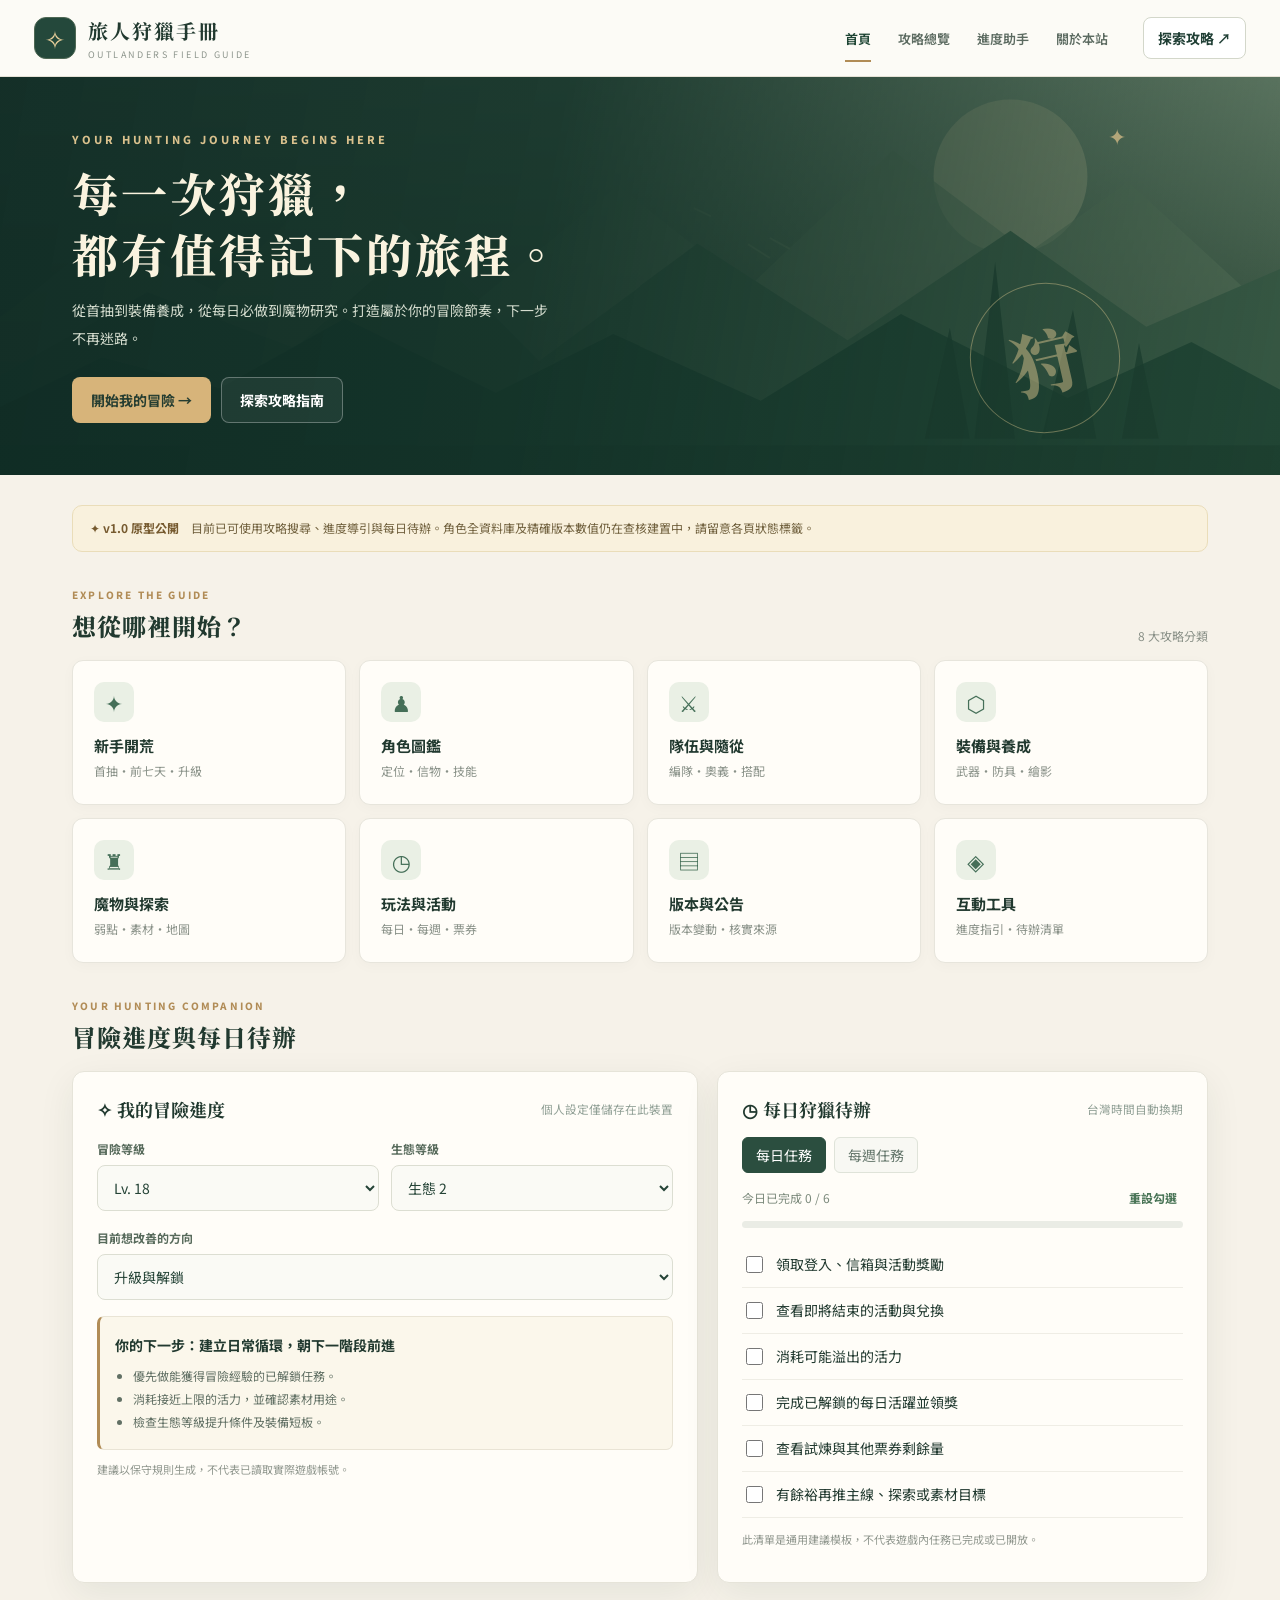
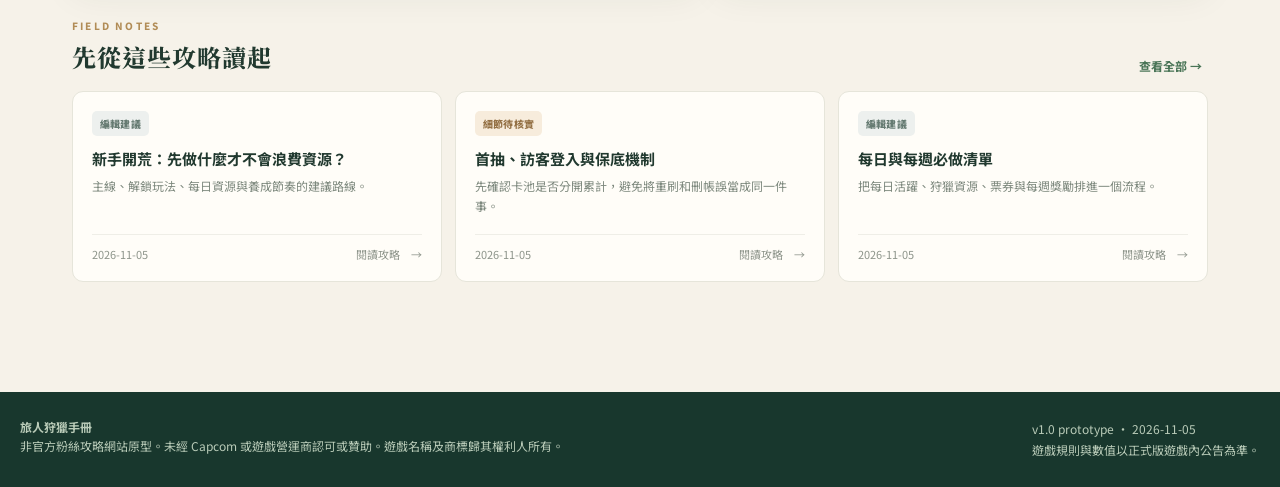
==== index.html @ 82cb47f1 "123" ====
<!doctype html><html lang="zh-Hant"><head><meta charset="UTF-8"/><meta name="viewport" content="width=device-width,initial-scale=1,viewport-fit=cover"/><meta name="theme-color" content="#142823"/><meta name="description" content="旅人狩獵手冊：魔物獵人：旅人繁體中文攻略、首抽、養成與每日待辦。手機優先的互動式攻略原型。"/><title>旅人狩獵手冊 | 魔物獵人：旅人攻略</title><link rel="icon" href="assets/favicon.svg" type="image/svg+xml"/><link rel="stylesheet" href="styles.css"/></head><body><div id="app"></div><script src="app.js" defer></script></body></html>
---- styles.css ----
@import url('https://fonts.googleapis.com/css2?family=Noto+Sans+TC:wght@400;500;600;700;800&family=Noto+Serif+TC:wght@600;700;800&display=swap');
:root{--bg:#f6f2e9;--paper:#fffdf8;--ink:#21392f;--muted:#748076;--green:#203f35;--deep:#132d26;--line:#e5e2d6;--gold:#b18c56;--lightgold:#f8f0e0;--shadow:0 11px 36px rgba(20,47,37,.075)}*{box-sizing:border-box}body{margin:0;background:var(--bg);color:var(--ink);font-family:'Noto Sans TC',system-ui,sans-serif;font-size:14px}button,input,select{font:inherit}button{cursor:pointer}a{color:inherit;text-decoration:none}button:focus-visible,input:focus-visible,select:focus-visible,a:focus-visible{outline:3px solid #c99960;outline-offset:3px}.shell{max-width:1280px;margin:auto}.topbar{height:77px;background:#fcfbf6;border-bottom:1px solid var(--line);display:flex;align-items:center;padding:0 34px;gap:35px;position:sticky;top:0;z-index:20}.brand{display:flex;align-items:center;gap:12px;white-space:nowrap}.brandmark{width:42px;height:42px;background:#24483b;border:1px solid #4e6854;border-radius:12px;color:#ebd19c;display:grid;place-items:center;font-size:25px}.brand strong{font-family:'Noto Serif TC',serif;font-size:20px;letter-spacing:2px}.brand small{display:block;color:#8e968d;letter-spacing:2.4px;font-size:9px;margin-top:3px}.nav{display:flex;align-items:center;gap:27px;margin-left:auto}.nav button{border:0;background:none;color:#5c6b61;font-size:13px;font-weight:600;padding:14px 0}.nav button.active{color:#1e4534;box-shadow:inset 0 -2px var(--gold)}.header-action{border:1px solid #d3d7ca;border-radius:8px;padding:10px 14px;background:#fff;color:var(--green);font-weight:700}.hero{background:linear-gradient(100deg,rgba(15,43,36,.96) 0%,rgba(19,50,40,.92) 42%,rgba(31,67,50,.47) 100%),url('assets/landscape.svg') center/cover;min-height:345px;color:#faf3df;position:relative;overflow:hidden}.hero:after{content:'✦';position:absolute;right:12%;top:42px;color:#edcb91;font-size:22px;opacity:.65}.heroinner{max-width:1180px;margin:auto;padding:54px 22px 52px}.eyebrow{text-transform:uppercase;color:#dac18d;letter-spacing:3px;font-size:11px;font-weight:800}.hero h1{font:800 clamp(31px,4vw,46px)/1.32 'Noto Serif TC',serif;letter-spacing:3px;margin:15px 0 13px}.hero p{max-width:480px;color:#d5ddcf;line-height:2;margin:0 0 25px}.actions{display:flex;flex-wrap:wrap;gap:10px}.btn{display:inline-flex;justify-content:center;align-items:center;gap:8px;border-radius:8px;padding:12px 18px;border:1px solid transparent;font-weight:700}.btn.primary{background:#d7b47a;color:#253d31}.btn.ghost{background:rgba(255,255,255,.06);border-color:rgba(255,255,255,.3);color:#fff}.btn.soft{background:#f2eddf;border-color:#e4d8c1;color:#344f3d}.btn.dark{background:var(--green);color:#fff}.btn:hover,.tile:hover,.articlecard:hover{transform:translateY(-1px)}.main{max-width:1180px;margin:auto;padding:30px 22px 110px}.notice{background:#f9f1dd;border:1px solid #eaddb9;border-radius:10px;color:#71613e;padding:12px 17px;margin:0 0 27px;line-height:1.7;font-size:12px}.notice strong{color:#765a2f}.sectionhead{display:flex;justify-content:space-between;align-items:end;gap:15px;margin:31px 0 16px}.overline{font-size:10px;color:var(--gold);font-weight:800;letter-spacing:2.2px}.sectionhead h2,.pagetitle{font:800 24px/1.5 'Noto Serif TC',serif;letter-spacing:1px;margin:5px 0 0}.sectionhead .aside{color:#899087;font-size:12px}.grid{display:grid;gap:13px}.categories{grid-template-columns:repeat(4,1fr)}.tile{background:var(--paper);border:1px solid #e7e5dc;border-radius:11px;padding:21px;min-height:145px;box-shadow:0 3px 14px rgba(25,46,39,.028);transition:.15s;cursor:pointer}.tile .glyph{height:40px;width:40px;border-radius:10px;background:#eaf0e5;color:#456f58;display:grid;place-items:center;font-size:22px;margin-bottom:13px}.tile h3{font-size:15px;margin:0 0 6px}.tile p{color:#899188;font-size:12px;margin:0;line-height:1.5}.split{display:grid;grid-template-columns:1.12fr .88fr;gap:19px}.panel{background:var(--paper);border:1px solid #e6e4d9;border-radius:12px;padding:24px;box-shadow:var(--shadow)}.panelhead{display:flex;justify-content:space-between;align-items:center;gap:8px}.panelhead h3{font-size:18px;font-family:'Noto Serif TC',serif;margin:0}.panelhead small{color:#91a096}.fieldrow{display:grid;grid-template-columns:1fr 1fr;gap:12px;margin:18px 0}.field{display:flex;flex-direction:column;gap:8px}.field label{color:#586b5c;font-weight:700;font-size:12px}.field select,.searchinput{width:100%;background:#fafaf5;border:1px solid #dcded2;border-radius:8px;padding:11px 12px;color:#244336;outline:0}.result{border:1px solid #e9e4d5;border-left:3px solid var(--gold);background:#fbf7eb;padding:15px;border-radius:7px;line-height:1.9}.result strong{display:block;margin-bottom:3px}.result p{margin:0;color:#616f62;font-size:12px}.result ul{margin:7px 0 0;padding-left:18px;color:#617064;font-size:12px}.checkrow{display:flex;align-items:flex-start;gap:10px;padding:11px 0;border-bottom:1px solid #efede5;cursor:pointer}.checkrow:last-child{border:0}.checkrow input{accent-color:#396b50;margin-top:3px;width:17px;height:17px}.checkrow span{line-height:1.6}.checkrow.checked span{text-decoration:line-through;color:#a0a79e}.progress{background:#eaece5;height:7px;border-radius:99px;overflow:hidden;margin:14px 0}.progress > span{display:block;background:#719878;height:100%;transition:width .2s}.tiny{font-size:11px;color:#90978e}.tabs{display:flex;gap:8px;margin:15px 0}.tabs button{border:1px solid #dfe3d9;border-radius:6px;background:#f8f8f3;padding:7px 13px;color:#65776c}.tabs button.active{background:#2b4e3f;color:#fff;border-color:#2b4e3f}.articlegrid{grid-template-columns:repeat(3,1fr)}.articlecard{border:1px solid #e6e5da;border-radius:11px;background:var(--paper);padding:19px;transition:.15s;cursor:pointer;min-height:166px;display:flex;flex-direction:column}.articlecard h3{font-size:15px;margin:12px 0 7px}.articlecard p{font-size:12px;color:#7e897e;line-height:1.7;margin:0;flex:1}.tag{font-size:10px;letter-spacing:.2px;display:inline-flex;align-items:center;padding:5px 8px;border-radius:5px;background:#edf2e8;color:#53785a;font-weight:800}.tag.warn{background:#f7ecdc;color:#947145}.tag.gray{background:#edf0ee;color:#667b72}.articlecard .bottom{border-top:1px solid #efeee7;padding-top:11px;margin-top:17px;display:flex;justify-content:space-between;align-items:center;color:#8d948a;font-size:11px}.footer{background:#18372d;color:#b9cbb8;padding:26px 20px;font-size:12px}.footer .shell{display:flex;justify-content:space-between;gap:15px;flex-wrap:wrap}.footnote{line-height:1.8;max-width:670px}.subhead{display:flex;gap:12px;align-items:center;margin:2px 0 25px}.back{background:#edece3;border:0;border-radius:7px;padding:10px 13px;color:#426552}.listinghead{display:flex;justify-content:space-between;align-items:center;gap:15px;flex-wrap:wrap;margin-bottom:19px}.listinghead p{margin:5px 0;color:#7d897e;line-height:1.8}.listinghead .searchinput{max-width:330px}.categorychips{display:flex;flex-wrap:wrap;gap:8px;margin:0 0 22px}.chip{padding:8px 11px;border-radius:6px;border:1px solid #dadfd4;background:#fcfbf7;color:#597061;font-size:12px}.chip.active{background:#264b3b;color:white}.articlebody{max-width:840px;background:var(--paper);padding:clamp(22px,4vw,44px);border:1px solid var(--line);border-radius:12px;line-height:2;color:#41584b}.articlebody h2{font:800 23px 'Noto Serif TC',serif;color:#243f32;margin:12px 0}.articlebody h3{font-size:16px;margin:28px 0 6px;color:#2c4837}.articlebody p{margin:10px 0}.articlebody li{margin:6px 0}.articlebody .warnbox{padding:13px;background:#fff5df;border-left:3px solid #c7a164;border-radius:4px}.articlebody .source{margin-top:24px;border-top:1px solid #eee9df;padding-top:15px;font-size:12px;color:#7b8b7b}.articlebody a{text-decoration:underline;text-underline-offset:3px}.empty{border:1px dashed #cfd8cd;background:#fbfcf9;padding:32px;border-radius:12px;color:#697c6e;text-align:center}.mobilebottom{display:none}.muted{color:#809082}.aboutbox{max-width:840px;line-height:1.9}.aboutbox h3{margin:22px 0 6px}.aboutbox p{color:#586f60}.statrow{display:flex;justify-content:space-between;align-items:center;color:#7c8a7c;font-size:12px}.smalllink{background:none;border:0;color:#497456;font-weight:700;font-size:12px}.searchwrap{display:flex;align-items:center;gap:8px;min-width:280px}.searchwrap input{width:100%}.hero .stamp{position:absolute;left:calc(50% + 330px);bottom:42px;width:150px;height:150px;border:1px solid rgba(233,207,148,.4);border-radius:50%;display:grid;place-items:center;color:rgba(233,207,148,.45);font:800 70px 'Noto Serif TC',serif;transform:rotate(-13deg)}@media(max-width:950px){.nav{gap:13px}.categories{grid-template-columns:repeat(2,1fr)}.articlegrid{grid-template-columns:repeat(2,1fr)}.topbar{padding:0 20px;gap:16px}.hero .stamp{display:none}}@media(max-width:680px){.topbar{height:67px;padding:0 18px}.brandmark{width:38px;height:38px}.brand strong{font-size:17px}.nav,.header-action{display:none}.hero{min-height:310px}.heroinner{padding:39px 23px}.hero h1{font-size:32px}.hero p{font-size:13px;line-height:1.9}.main{padding:19px 15px 100px}.notice{font-size:11px}.sectionhead{margin-top:26px}.sectionhead h2{font-size:21px}.categories{grid-template-columns:repeat(2,1fr);gap:9px}.tile{padding:15px;min-height:136px}.tile h3{font-size:13px}.tile .glyph{width:36px;height:36px}.split{grid-template-columns:1fr;gap:12px}.panel{padding:19px}.articlegrid{grid-template-columns:1fr;gap:9px}.articlecard{min-height:136px}.fieldrow{grid-template-columns:1fr 1fr}.mobilebottom{display:flex;position:fixed;z-index:30;bottom:0;left:0;right:0;padding:8px 5px calc(8px + env(safe-area-inset-bottom));background:#fffef9;border-top:1px solid #e5e5da;justify-content:space-around;box-shadow:0 -4px 20px rgba(0,0,0,.05)}.mobilebottom button{border:0;background:none;color:#849186;display:grid;gap:3px;justify-items:center;font-size:10px;min-width:56px}.mobilebottom button.active{color:#20523d;font-weight:800}.mobilebottom b{font-size:19px;font-weight:400}.footer{padding-bottom:95px}.listinghead .searchinput{max-width:100%}.searchwrap{min-width:100%}}
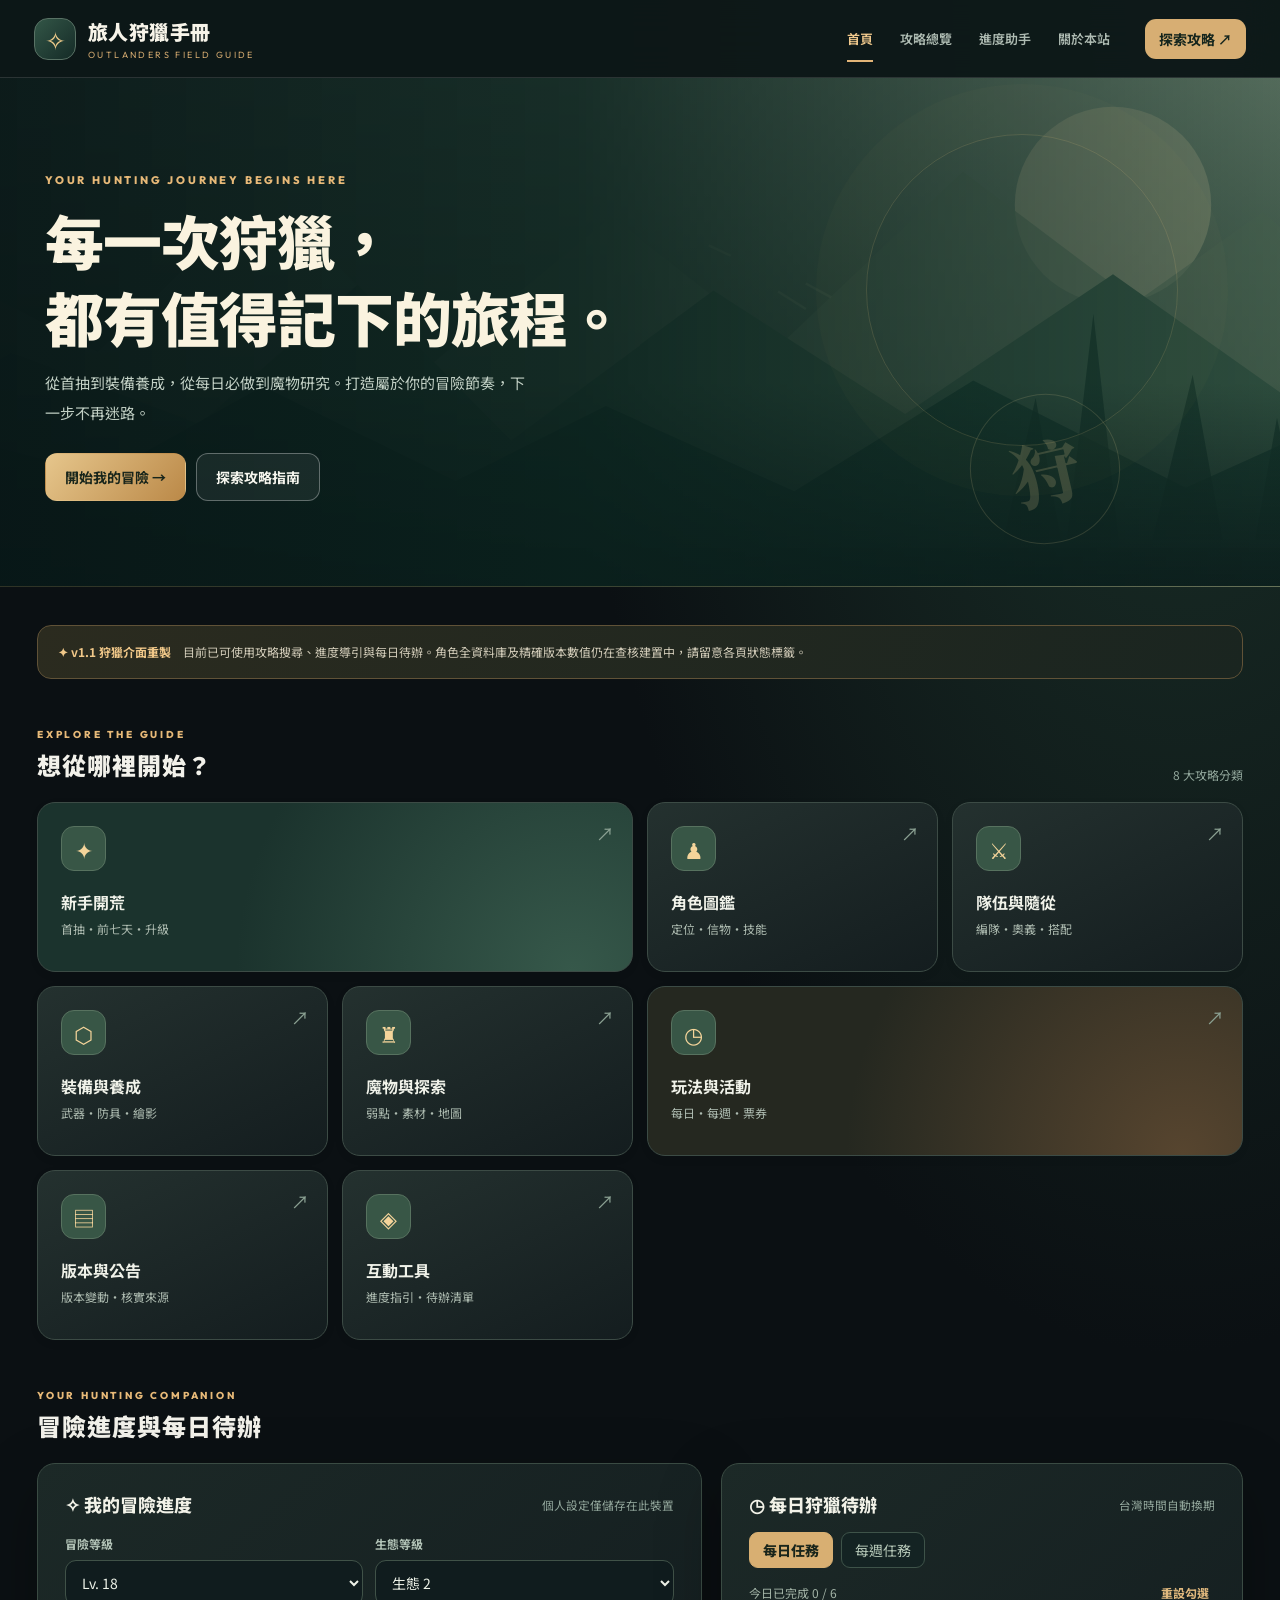
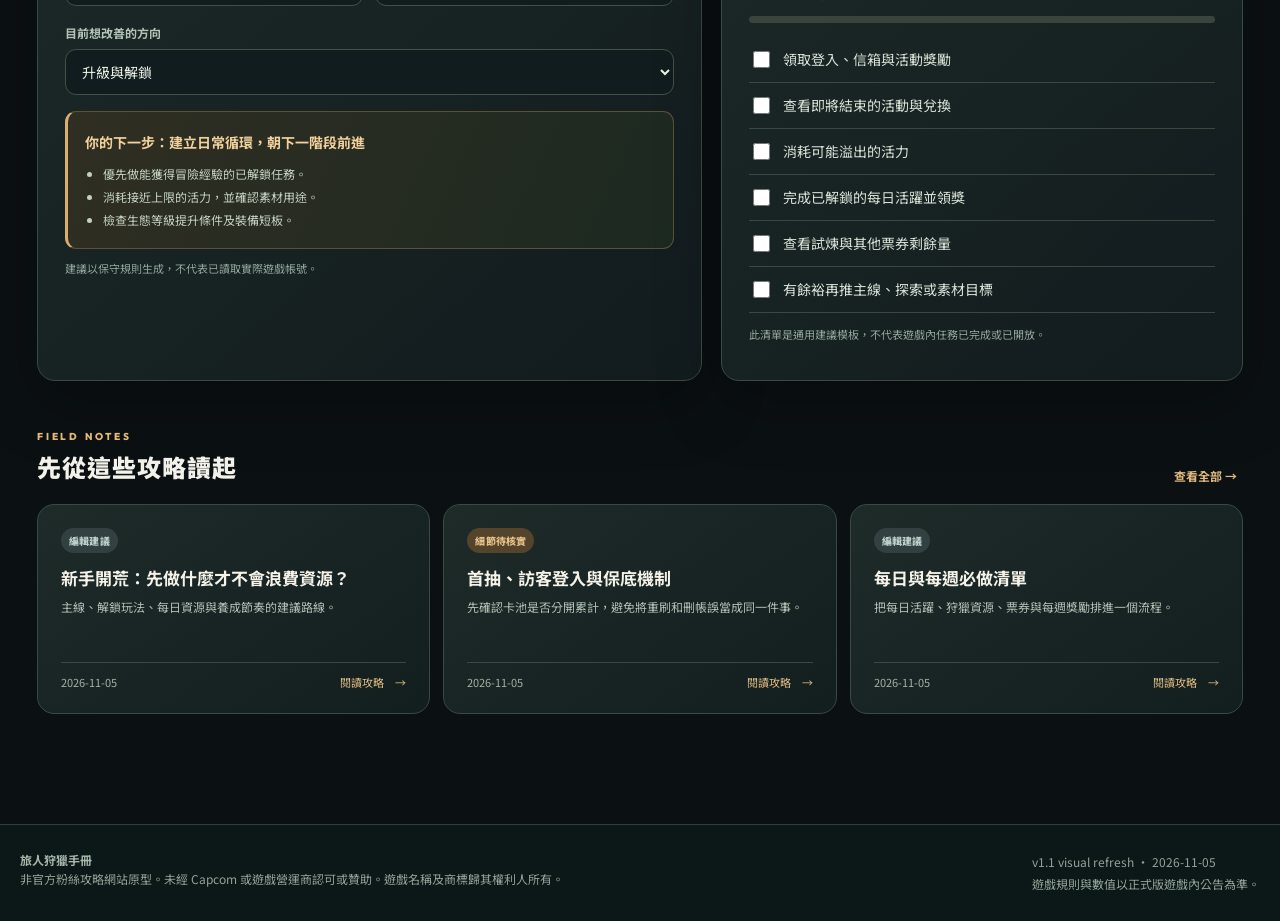
==== commit 43612672: "123" ====
--- a/index.html
+++ b/index.html
@@ -1 +1 @@
-<!doctype html><html lang="zh-Hant"><head><meta charset="UTF-8"/><meta name="viewport" content="width=device-width,initial-scale=1,viewport-fit=cover"/><meta name="theme-color" content="#142823"/><meta name="description" content="旅人狩獵手冊：魔物獵人：旅人繁體中文攻略、首抽、養成與每日待辦。手機優先的互動式攻略原型。"/><title>旅人狩獵手冊 | 魔物獵人：旅人攻略</title><link rel="icon" href="assets/favicon.svg" type="image/svg+xml"/><link rel="stylesheet" href="styles.css"/></head><body><div id="app"></div><script src="app.js" defer></script></body></html>
+<!doctype html><html lang="zh-Hant"><head><meta charset="UTF-8"/><meta name="viewport" content="width=device-width,initial-scale=1,viewport-fit=cover"/><meta name="theme-color" content="#0b1013"/><meta name="description" content="旅人狩獵手冊：魔物獵人：旅人繁體中文攻略、首抽、養成與每日待辦。手機優先的互動式攻略原型。"/><title>旅人狩獵手冊 | 魔物獵人：旅人攻略</title><link rel="icon" href="assets/favicon.svg" type="image/svg+xml"/><link rel="stylesheet" href="styles.css"/><link rel="stylesheet" href="redesign.css"/></head><body><div id="app"></div><script src="app.js" defer></script></body></html>
--- a/redesign.css
+++ b/redesign.css
@@ -0,0 +1,15 @@
+/* v1.1 Midnight Expedition: visual redesign, preserves existing interactions */
+@import url('https://fonts.googleapis.com/css2?family=Noto+Sans+TC:wght@400;500;600;700;800;900&family=Outfit:wght@400;600;800&display=swap');
+:root{--bg:#0b1013;--paper:#172021;--ink:#f1f0e9;--muted:#a2b0ad;--green:#183b32;--deep:#091512;--line:#34443e;--gold:#d5ac71;--lightgold:#2e2a21;--shadow:0 22px 65px #0004}
+html{scroll-behavior:smooth}body{background:radial-gradient(ellipse at 92% 0%,#1d362c 0,transparent 38%),#0b1013;color:var(--ink);font-family:'Noto Sans TC',sans-serif}
+button,input,select{font:inherit}button,.tile,.articlecard{transition:all .18s ease}button:focus-visible,input:focus-visible,select:focus-visible,[role=button]:focus-visible{outline:2px solid #e2ba7b;outline-offset:3px}
+.topbar{height:78px;background:#0d1818ed;border-bottom:1px solid #ffffff20;backdrop-filter:blur(18px)}.brandmark{background:linear-gradient(135deg,#335647,#152b27);color:#f0cc8b;border-color:#597265;border-radius:14px}.brand strong{font-family:'Noto Sans TC';font-weight:900;color:#f7f4e9;letter-spacing:.4px}.brand small{font-family:Outfit,sans-serif;color:#d2a96f}.nav button{color:#aebbb2}.nav button.active{color:#f0c98d;box-shadow:inset 0 -2px #e2b578}.header-action{background:#d7ae73;color:#15251d;border:0;border-radius:11px}
+.hero{min-height:475px;background:linear-gradient(90deg,#081717f7 0%,#0a211de6 45%,#0f2f2880 100%),linear-gradient(0deg,#0b1013,transparent 40%),url('assets/landscape.svg') center/cover;border-bottom:1px solid #b98f5233}.heroinner{max-width:1250px;padding:95px 30px 85px}.hero h1{font-family:'Noto Sans TC',sans-serif;font-size:clamp(36px,4.6vw,62px);font-weight:900;line-height:1.3;letter-spacing:-1px}.hero p{font-size:15px;color:#c2d0c5}.eyebrow,.overline{font-family:Outfit,sans-serif;color:#e7b978;letter-spacing:2.8px}.hero:after{content:'';width:310px;height:310px;right:8%;top:11%;border:1px solid #d6b87845;border-radius:50%;box-shadow:0 0 0 50px #d6b87809;pointer-events:none}.hero .stamp{opacity:.4}.btn{border-radius:12px;padding:13px 19px}.btn.primary{background:linear-gradient(130deg,#e6c68c,#bb8948);color:#18251b}.btn.ghost{background:#ffffff10;border-color:#ffffff50;color:#f6f6ee}
+.main{max-width:1250px;padding-top:38px}.notice{background:linear-gradient(115deg,#2b2b1f,#1a2520);color:#d1cbb8;border:1px solid #605237;border-radius:14px;padding:16px 20px}.notice strong{color:#f1c889}.sectionhead{margin:43px 0 19px}.sectionhead h2,.pagetitle{font-family:'Noto Sans TC',sans-serif;font-weight:900;color:#f2f1ea}.sectionhead .aside{color:#92a79c}
+.categories{grid-template-columns:repeat(4,minmax(0,1fr));gap:14px}.tile{position:relative;background:linear-gradient(155deg,#24312f,#141d1f);border:1px solid #3c4b45;border-radius:18px;min-height:170px;padding:23px;overflow:hidden}.tile:hover,.articlecard:hover{transform:translateY(-3px);border-color:#bd995d}.tile:after{content:'↗';position:absolute;top:17px;right:18px;font-size:18px;color:#8ba193}.tile:nth-child(1){grid-column:span 2;background:radial-gradient(circle at 90% 100%,#36584a,transparent 60%),#1b332d}.tile:nth-child(6){grid-column:span 2;background:radial-gradient(circle at 90% 100%,#57452f,transparent 60%),#252820}.tile .glyph{width:45px;height:45px;background:#385646;color:#f4d49a;border:1px solid #57725f;border-radius:13px;margin-bottom:19px}.tile h3{font-size:16px;color:#f0f2e9}.tile p{color:#aebcb1}
+.panel{background:linear-gradient(140deg,#1c2927,#121b1e);border:1px solid #3a4b43;border-radius:18px;padding:27px;box-shadow:var(--shadow)}.panelhead h3{font-family:'Noto Sans TC';font-weight:800;color:#f2f2e8}.panelhead small,.tiny{color:#92a69b}.field label{color:#b1c2b6}.field select,.searchinput{background:#101c1e;border:1px solid #405248;color:#edf2e8;border-radius:11px;min-height:43px}.field select option{background:#172422}.searchinput::placeholder{color:#84978a}.result{background:linear-gradient(115deg,#302e22,#1c2921);border:1px solid #5b5139;border-left:3px solid #d9ae70;color:#dce8dc;border-radius:11px;padding:17px}.result strong{color:#f1d19b}.result p,.result ul{color:#c2d0c2}.checkrow{border-bottom-color:#3b4840}.checkrow span{color:#d8e2d7}.checkrow.checked span{color:#8b9d90}.checkrow input{accent-color:#c9aa74}.progress{background:#38443c}.progress>span{background:linear-gradient(90deg,#62a27a,#e2bf7e)}.tabs button{background:#142323;border-color:#3e5349;color:#b5c7b7;border-radius:9px}.tabs button.active{background:#d8af72;border-color:#d8af72;color:#19251b;font-weight:800}
+.articlecard{background:linear-gradient(145deg,#1e2b29,#131e1e);border:1px solid #394a42;border-radius:17px;min-height:210px;padding:23px}.articlecard h3{font-size:17px;color:#f4f2e9}.articlecard p{color:#afc0b4}.articlecard .bottom{border-top-color:#394941;color:#a2b2a4}.articlecard .bottom span:last-child{color:#e1bd82}.tag{border-radius:99px;background:#2f503a;color:#b5e2bc}.tag.warn{background:#55442c;color:#e5c28a}.tag.gray{background:#334041;color:#bdcfca}.footer{background:#0c1717;border-top:1px solid #2b4239;color:#a5b6aa}.footnote{color:#91a397}.back{background:#253830;color:#d8dfce;border:1px solid #3d5447;border-radius:9px}.listinghead p{color:#a6b9aa}.chip{background:#192928;border:1px solid #3e5348;color:#b2c5b7;border-radius:99px;padding:9px 14px}.chip.active{background:#c79d63;border-color:#c79d63;color:#17281d;font-weight:800}
+.articlebody{background:linear-gradient(160deg,#1d2a27,#141d1f);color:#cbdacd;border:1px solid #394d41;border-radius:18px}.articlebody h2,.articlebody h3{font-family:'Noto Sans TC';color:#f0cf98}.articlebody .warnbox{background:#403425;color:#f1d3a5;border-left-color:#d8ad6b}.articlebody .source{border-top-color:#35463c;color:#abc0ae}.articlebody a{color:#e0b87d}.empty{background:#1a2926;border-color:#4c6554;color:#b2c4b5}.muted{color:#9daf9e}.aboutbox p{color:#b6c5b7}.statrow{color:#a3b4a7}.smalllink{color:#e0b87d}
+@media(max-width:950px){.categories{grid-template-columns:repeat(2,minmax(0,1fr))}.tile:nth-child(1),.tile:nth-child(6){grid-column:span 1}}
+@media(max-width:680px){.topbar{height:68px}.hero{min-height:425px;background:linear-gradient(90deg,#0b1c1ced,#13322cbb),linear-gradient(0deg,#0b1013,transparent),url('assets/landscape.svg') center/cover}.heroinner{padding:62px 22px 65px}.hero h1{font-size:36px}.hero p{font-size:13px}.hero:after{width:170px;height:170px;right:-55px;top:15px}.main{padding:22px 15px 115px}.sectionhead{margin-top:34px}.sectionhead h2{font-size:22px}.categories{grid-template-columns:repeat(2,minmax(0,1fr));gap:10px}.tile{padding:17px;min-height:145px;border-radius:15px}.tile:nth-child(1),.tile:nth-child(6){grid-column:span 2;min-height:145px}.tile .glyph{width:38px;height:38px;margin-bottom:14px}.tile h3{font-size:14px}.tile p{font-size:11px}.panel{padding:19px}.articlecard{min-height:156px;padding:20px}.mobilebottom{background:#111d1cf5;border-top:1px solid #3b5044;backdrop-filter:blur(15px);box-shadow:0 -10px 35px #0008}.mobilebottom button{color:#94a89b}.mobilebottom button.active{color:#e6c187}.footer{padding-bottom:95px}}
+@media(prefers-reduced-motion:reduce){html{scroll-behavior:auto}button,.tile,.articlecard{transition:none}}
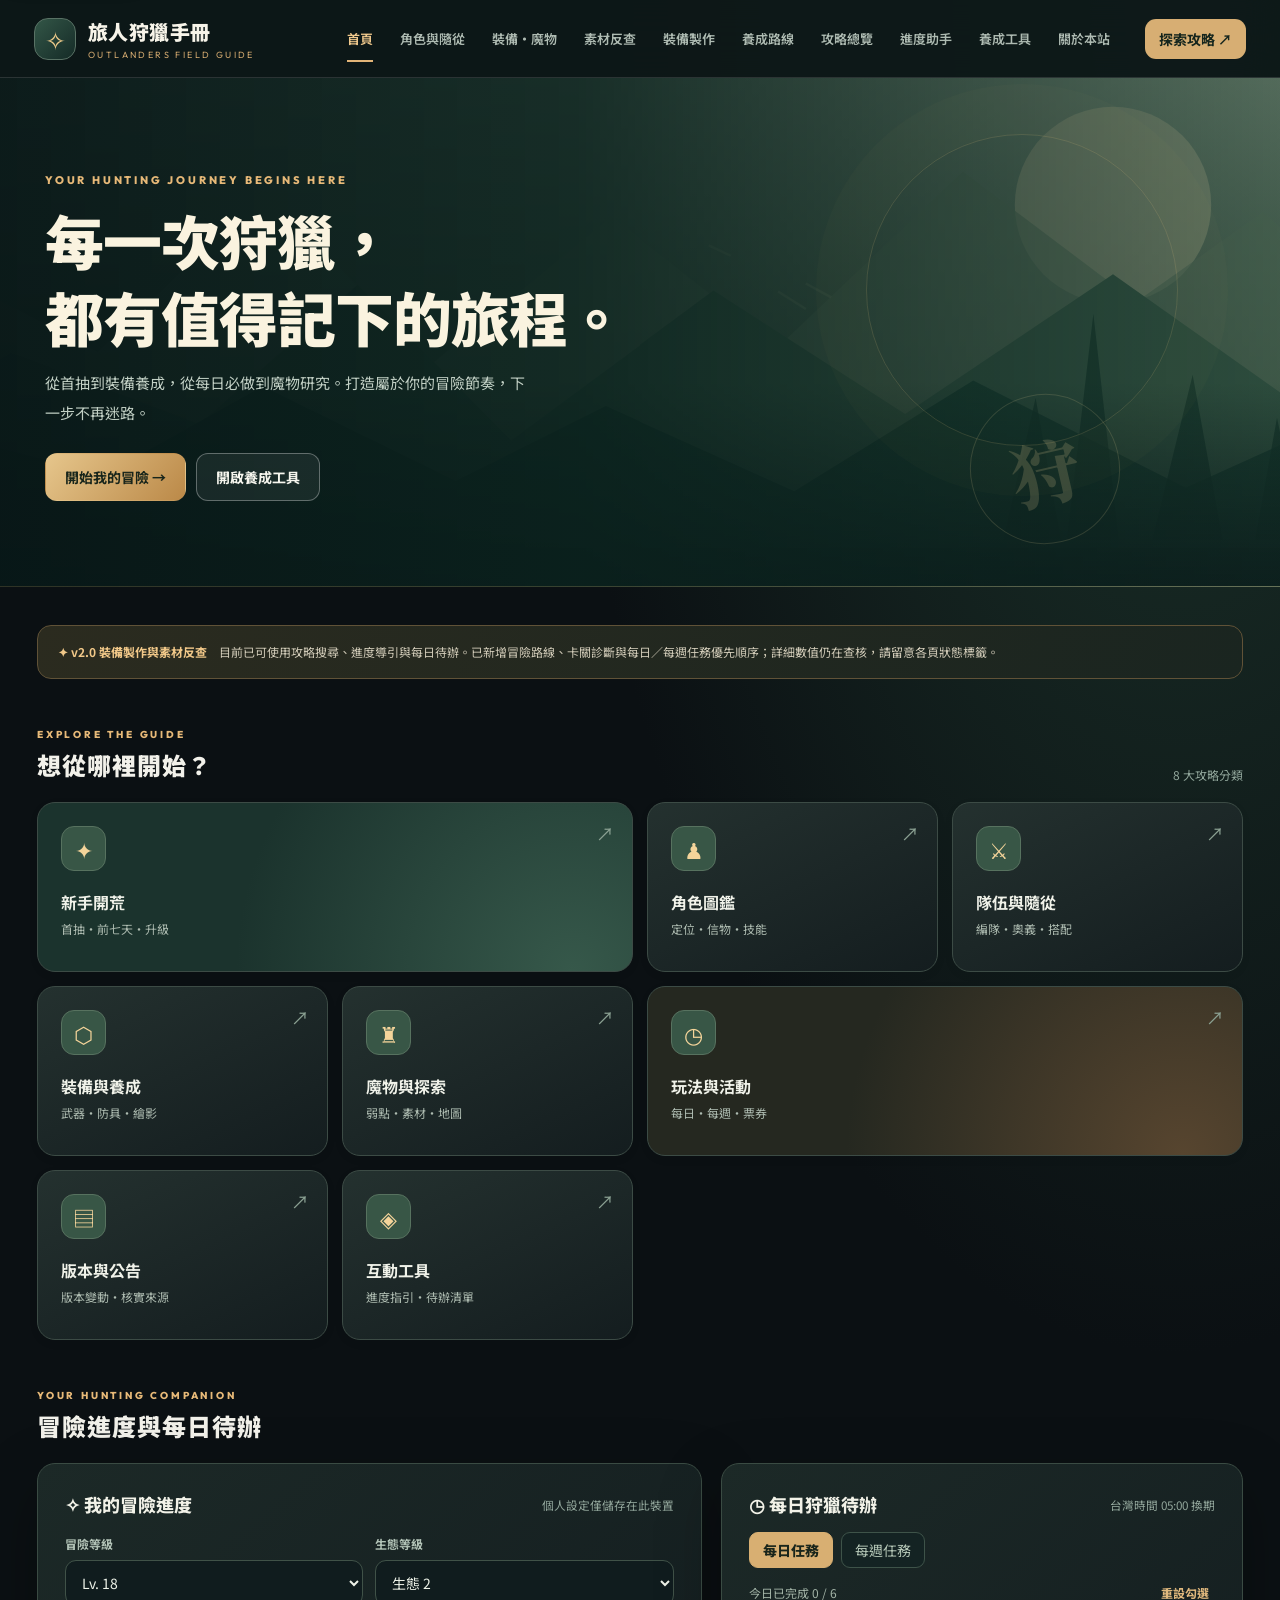
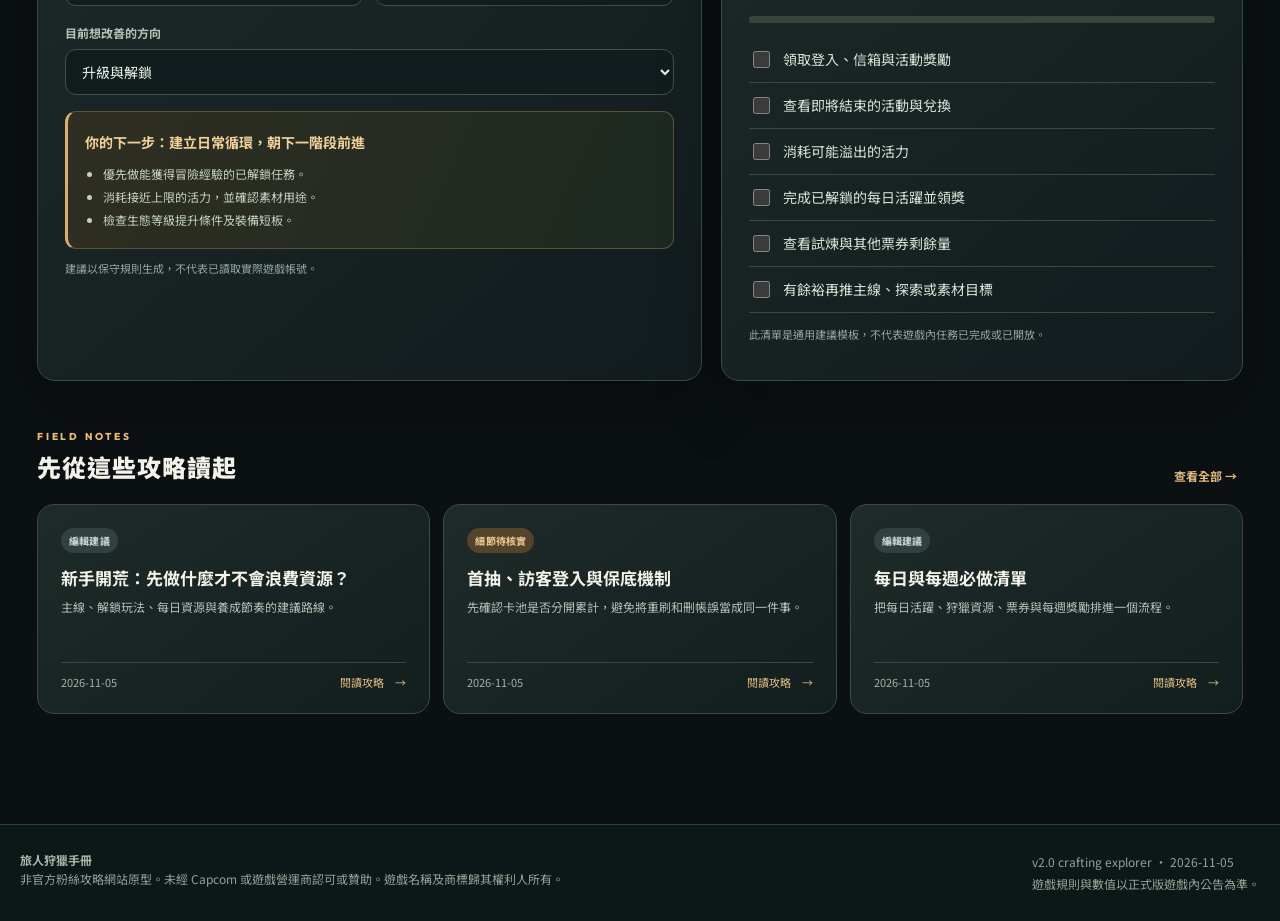
==== commit 1ce954d0: "123" ====
--- a/index.html
+++ b/index.html
@@ -1 +1 @@
-<!doctype html><html lang="zh-Hant"><head><meta charset="UTF-8"/><meta name="viewport" content="width=device-width,initial-scale=1,viewport-fit=cover"/><meta name="theme-color" content="#0b1013"/><meta name="description" content="旅人狩獵手冊：魔物獵人：旅人繁體中文攻略、首抽、養成與每日待辦。手機優先的互動式攻略原型。"/><title>旅人狩獵手冊 | 魔物獵人：旅人攻略</title><link rel="icon" href="assets/favicon.svg" type="image/svg+xml"/><link rel="stylesheet" href="styles.css"/><link rel="stylesheet" href="redesign.css"/></head><body><div id="app"></div><script src="app.js" defer></script></body></html>
+<!doctype html><html lang="zh-Hant"><head><meta charset="UTF-8"/><meta name="color-scheme" content="dark"/><meta property="og:type" content="website"/><meta property="og:title" content="旅人狩獵手冊｜魔物獵人：旅人攻略"/><meta property="og:description" content="繁體中文狩獵攻略、角色與隨從圖鑑、裝備魔物資料與個人養成工具。"/><meta name="viewport" content="width=device-width,initial-scale=1,viewport-fit=cover"/><meta name="theme-color" content="#0b1013"/><meta name="description" content="旅人狩獵手冊：魔物獵人：旅人繁體中文角色圖鑑、魔物資料、保姆級養成路線、每日每週任務與進度助手。手機優先、繁體中文、含資料查核標籤的互動式攻略原型。"/><title>旅人狩獵手冊 | 魔物獵人：旅人攻略</title><link rel="icon" href="assets/favicon.svg" type="image/svg+xml"/><link rel="stylesheet" href="styles.css"/><link rel="stylesheet" href="redesign.css"/><link rel="stylesheet" href="growth.css"/><link rel="stylesheet" href="planner.css"/><link rel="stylesheet" href="quality.css"/><link rel="stylesheet" href="audit.css"/><link rel="stylesheet" href="material-lookup.css"/><link rel="stylesheet" href="crafting.css"/></head><body><a class="skip-link" href="#main-content">跳至主要內容</a><div id="app"></div><script src="catalog.js" defer></script><script src="field-data.js" defer></script><script src="material-lookup.js" defer></script><script src="material-lookup-ui.js" defer></script><script src="crafting-data.js" defer></script><script src="crafting-ui.js" defer></script><script src="app.js" defer></script><script src="planner.js" defer></script></body></html>
--- a/redesign.css
+++ b/redesign.css
@@ -13,3 +13,14 @@
 @media(max-width:950px){.categories{grid-template-columns:repeat(2,minmax(0,1fr))}.tile:nth-child(1),.tile:nth-child(6){grid-column:span 1}}
 @media(max-width:680px){.topbar{height:68px}.hero{min-height:425px;background:linear-gradient(90deg,#0b1c1ced,#13322cbb),linear-gradient(0deg,#0b1013,transparent),url('assets/landscape.svg') center/cover}.heroinner{padding:62px 22px 65px}.hero h1{font-size:36px}.hero p{font-size:13px}.hero:after{width:170px;height:170px;right:-55px;top:15px}.main{padding:22px 15px 115px}.sectionhead{margin-top:34px}.sectionhead h2{font-size:22px}.categories{grid-template-columns:repeat(2,minmax(0,1fr));gap:10px}.tile{padding:17px;min-height:145px;border-radius:15px}.tile:nth-child(1),.tile:nth-child(6){grid-column:span 2;min-height:145px}.tile .glyph{width:38px;height:38px;margin-bottom:14px}.tile h3{font-size:14px}.tile p{font-size:11px}.panel{padding:19px}.articlecard{min-height:156px;padding:20px}.mobilebottom{background:#111d1cf5;border-top:1px solid #3b5044;backdrop-filter:blur(15px);box-shadow:0 -10px 35px #0008}.mobilebottom button{color:#94a89b}.mobilebottom button.active{color:#e6c187}.footer{padding-bottom:95px}}
 @media(prefers-reduced-motion:reduce){html{scroll-behavior:auto}button,.tile,.articlecard{transition:none}}
+
+
+/* v1.2 encyclopedia styles */
+.catalog-tabs{display:flex;flex-wrap:wrap;gap:9px;margin:25px 0 18px}.catalog-tabs button{background:#1a2725;border:1px solid #40534a;color:#acbeb2;padding:11px 17px;border-radius:11px;font-weight:800}.catalog-tabs button.active{background:#d6b17b;color:#1c211b;border-color:#d6b17b}.catalog-controls{display:grid;grid-template-columns:minmax(210px,1fr) 145px 145px;gap:9px;margin-bottom:16px}.catalog-controls .searchinput{max-width:none}.catalog-controls select{background:#121e1e;border:1px solid #3c4e45;border-radius:11px;color:#e2e9df;padding:10px 13px}.catalog-disclaimer{color:#d5c6a9;background:#29261e;border:1px solid #504632;border-radius:12px;padding:13px 17px;margin-bottom:20px;line-height:1.7;font-size:12px}.catalog-grid{display:grid;grid-template-columns:repeat(3,minmax(0,1fr));gap:14px}.catalog-card{background:linear-gradient(148deg,#20302c,#131d1f);border:1px solid #3b5147;border-radius:18px;padding:24px;display:flex;flex-direction:column;min-height:220px}.catalog-eyebrow{font-size:11px;font-weight:800;color:#d8b779;letter-spacing:1px}.catalog-card h3{font-size:22px;margin:13px 0 7px;color:#f4efe4}.catalog-main{font-weight:700;color:#d8e3d8;font-size:13px}.catalog-card p{font-size:13px;line-height:1.85;color:#a5bcb0;flex:1}.catalog-note{border-top:1px solid #3b5045;margin-top:14px;padding-top:13px;font-size:12px;line-height:1.7;color:#b4c5b8}.catalog-note strong{color:#e3ba7b}.catalog-foot{font-size:11px;margin-top:12px;color:#849b90}.team-card{background:linear-gradient(145deg,#24382e,#18221f)}.catalog-party{display:flex;flex-wrap:wrap;gap:8px;margin:14px 0}.catalog-party span{padding:7px 10px;color:#dedbd0;background:#354538;border-radius:8px;font-size:12px}.catalog-sources{display:flex;flex-wrap:wrap;gap:11px;margin:30px 0 0;border-top:1px solid #34453d;padding-top:22px}.catalog-sources strong{flex-basis:100%;font-size:13px;color:#d0dace}.catalog-sources a{color:#ddba7f;font-size:12px;border:1px solid #554733;border-radius:8px;padding:10px 12px}.catalog-sources a:hover{background:#3c3527}
+@media(max-width:950px){.catalog-grid{grid-template-columns:repeat(2,minmax(0,1fr))}}@media(max-width:680px){.catalog-grid{grid-template-columns:1fr;gap:10px}.catalog-controls{grid-template-columns:1fr 1fr}.catalog-controls input{grid-column:span 2}.catalog-card{min-height:185px;padding:19px}.catalog-tabs button{flex:1;font-size:12px;padding:11px 8px}.catalog-card h3{font-size:20px}.catalog-sources a{width:100%}}
+
+
+/* v1.3 field research */
+.field-tabs{display:flex;gap:10px;flex-wrap:wrap;margin:24px 0 18px}.field-tabs button{padding:13px 22px;background:#172522;color:#bed0c1;border:1px solid #405449;border-radius:12px;font-weight:750}.field-tabs button.active{background:#d9b57b;border-color:#d9b57b;color:#1c241d}.field-toolbar{display:grid;grid-template-columns:minmax(240px,2fr) repeat(3,minmax(110px,1fr));gap:10px;margin-bottom:17px}.field-toolbar select{width:100%;min-height:45px;border-radius:11px;background:#0f191b;color:#edf2e9;border:1px solid #405349;padding:9px}.field-caution{background:#302b20;border:1px solid #74603b;color:#e0c99f;padding:15px 18px;border-radius:13px;font-size:12px;line-height:1.9}.field-count{margin:19px 0 14px;font-size:12px;color:#a6b4a7}.field-grid{display:grid;grid-template-columns:repeat(3,minmax(0,1fr));gap:15px}.field-card{background:linear-gradient(140deg,#1d2928,#111b1c);border:1px solid #37473d;border-radius:17px;padding:22px;min-height:200px}.field-card h3{font-size:20px;color:#f3f1e9;line-height:1.5;margin:12px 0}.field-card p{font-size:13px;color:#c0cec0;line-height:1.8}.field-card p b{color:#eddeb7}.field-card-top{display:flex;justify-content:space-between;gap:8px;align-items:center}.field-mini{display:inline-block;border-radius:99px;background:#385443;color:#dcf0de;padding:5px 10px;font-size:11px}.field-mini.subdued{background:#39382c;color:#ebcb92}.field-stat{display:flex;align-items:center;justify-content:space-between;border:1px solid #544b37;background:#262820;padding:11px 13px;border-radius:10px;gap:12px}.field-stat span{color:#b7c4b7;font-size:12px}.field-stat strong{color:#e6c184;font-size:17px}.field-card .field-fine{font-size:11px;color:#8faaa0}.method-pills{display:flex;flex-wrap:wrap;gap:8px}.method-pills span{padding:6px 10px;border-radius:9px;background:#2a3e35;color:#e2d3a7;font-size:12px}
+@media(max-width:950px){.field-grid{grid-template-columns:repeat(2,minmax(0,1fr))}.field-toolbar{grid-template-columns:repeat(3,minmax(0,1fr))}.field-toolbar input{grid-column:span 3}}
+@media(max-width:680px){.field-grid{grid-template-columns:1fr}.field-tabs{gap:7px}.field-tabs button{flex:1;padding:11px 7px;font-size:12px}.field-toolbar{grid-template-columns:1fr 1fr}.field-toolbar input{grid-column:span 2}.field-card{min-height:auto;padding:19px}.field-card h3{font-size:19px}}
--- a/growth.css
+++ b/growth.css
@@ -0,0 +1,3 @@
+/* v1.4: growth guide */
+.growth-main{max-width:1210px}.growth-title{padding:22px 0 30px}.growth-kicker{font:800 11px Outfit,sans-serif;letter-spacing:2.5px;color:#d7b67c}.growth-title h1{font-size:clamp(31px,4vw,45px);margin:9px 0 8px;letter-spacing:-1px}.growth-title p{line-height:1.9;max-width:760px;color:#aabbb0}.growth-layout{display:grid;grid-template-columns:1fr 1fr;gap:18px;margin-bottom:18px}.growth-pane{border-radius:19px;border:1px solid #384b41;background:linear-gradient(135deg,#1e2d2a,#121e20);padding:26px;box-shadow:0 20px 50px #0002}.grow-section-title h2{font-size:22px;margin:7px 0 20px}.growth-inputs{display:grid;grid-template-columns:1fr 1fr;gap:12px}.growth-inputs label,.growth-problem-label{display:flex;flex-direction:column;gap:9px;color:#afc0b5;font-size:12px;font-weight:700}.growth-inputs select,.growth-problem-label select{background:#0e191a;color:#f5f2e7;border:1px solid #496055;padding:12px;border-radius:10px;width:100%;font-size:14px}.growth-target{margin-top:20px;border-radius:15px;background:linear-gradient(120deg,#2f4438,#292b21);border:1px solid #6a6345;padding:20px}.growth-target>span{font-size:11px;color:#d4c7a9}.growth-target strong{font-size:22px;display:block;margin:7px 0 14px;color:#f5dfaa}.growth-target small{display:block;color:#b7c5b5;margin-top:8px}.growth-meter{height:8px;background:#34473d;overflow:hidden;border-radius:99px}.growth-meter span{display:block;height:100%;background:linear-gradient(90deg,#72b296,#d9b472);border-radius:99px;transition:width .2s}.growth-caps{display:grid;grid-template-columns:1fr 1fr;gap:11px;margin:13px 0}.growth-caps>div{border:1px solid #375348;border-radius:12px;padding:13px;color:#a9b9ae;font-size:11px}.growth-caps strong{color:#fff;display:block;font-size:20px;margin-top:4px}.growth-next{margin-top:13px}.growth-next b{color:#dfc58e}.growth-next ol,.growth-advice ol{padding-left:20px;line-height:1.95;color:#c8d5cb;font-size:13px}.growth-advice{border-left:3px solid #cb9d63;background:#26332a;padding:18px 19px;border-radius:10px;margin-top:20px}.growth-advice h3{font-size:17px;color:#f0d8a9;margin:11px 0}.growth-status{color:#dbbd86;font-size:10px}.growth-hint{color:#92a79b;font-size:12px;line-height:1.8;margin:15px 0 0}.growth-check-section{margin:18px 0}.growth-task-head{display:flex;align-items:center;justify-content:space-between;gap:12px;color:#aebdb4;font-size:12px;margin-bottom:16px}.growth-task-tabs{display:flex;gap:7px}.growth-task-tabs button{border:1px solid #536359;background:#152422;color:#b8cabe;border-radius:9px;padding:8px 19px}.growth-task-tabs button.active{background:#d3ae73;color:#1d2119;font-weight:800}.growth-task-list{margin-top:15px;display:grid;gap:8px}.growth-task{display:flex;align-items:center;gap:13px;border:1px solid #334b40;background:#152320;border-radius:12px;padding:14px;cursor:pointer}.growth-task:hover{border-color:#9d865c}.growth-task.checked{opacity:.67}.growth-task input{width:19px;height:19px;accent-color:#d8b778;flex:none}.growth-task-info{display:flex;flex:1;flex-direction:column;gap:4px}.growth-task-info strong{font-size:13px}.growth-task-info small{font-size:11px;line-height:1.5;color:#94ab9d}.growth-task.checked .growth-task-info strong{text-decoration:line-through}.growth-task em{font-style:normal;font-size:10px;white-space:nowrap;border:1px solid #5b694e;color:#dbc39a;border-radius:40px;padding:4px 7px}.growth-task-foot{display:flex;justify-content:space-between;gap:12px;align-items:center;color:#90a59a;font-size:11px;margin-top:18px}.growth-task-foot button{background:none;border:1px solid #536157;border-radius:9px;color:#bfcbbc;padding:8px 11px;white-space:nowrap}.growth-table-wrap{overflow-x:auto}.growth-table{width:100%;border-collapse:collapse;min-width:440px;text-align:center}.growth-table td,.growth-table th{padding:13px 9px;border-bottom:1px solid #394c40;font-size:12px}.growth-table th{color:#d8be8e;background:#26342c}.growth-table tr.here{background:#334d3d;color:#ffdf9d;font-weight:800}.growth-sources{margin-top:24px;padding:21px;border-left:2px solid #a98a5b;background:#1b2823;border-radius:10px}.growth-sources strong{color:#eed1a0}.growth-sources p{color:#a4b9aa;line-height:1.8;font-size:12px}.growth-sources a{display:block;color:#b6d3b7;line-height:2;font-size:12px;text-decoration:underline;text-underline-offset:3px}
+@media(max-width:850px){.growth-layout{grid-template-columns:1fr}}@media(max-width:600px){.growth-pane{padding:18px;border-radius:15px}.growth-title{padding:10px 0 20px}.growth-title h1{font-size:31px}.grow-section-title h2{font-size:20px}.growth-task{padding:11px;gap:9px}.growth-task-info strong{font-size:12px}.growth-task em{font-size:9px}.growth-task-foot{flex-wrap:wrap}.growth-caps strong{font-size:18px}}
--- a/planner.css
+++ b/planner.css
@@ -0,0 +1,3 @@
+/* v1.5 toolkit */
+.planner-main{max-width:1200px}.planner-head{margin:15px 0 30px}.planner-head h1{font-size:clamp(30px,4vw,44px);margin:9px 0;color:#f2eee3}.planner-head p,.planner-sub{color:#9eb4a7;line-height:1.85;font-size:13px}.planner-grid{display:grid;grid-template-columns:1fr 1fr;gap:17px;margin-bottom:17px}.planner-box{background:linear-gradient(140deg,#1e2c29,#121d1f);border:1px solid #405246;border-radius:18px;padding:25px;margin-bottom:17px;min-width:0}.planner-title h2{margin:8px 0 13px;font-size:21px}.planner-summary{display:flex;justify-content:space-between;align-items:center;gap:12px;padding:14px;background:#25392f;border-radius:12px;color:#a8c0ac;font-size:12px}.planner-summary strong{color:#e4c38a;font-size:17px}.planner-table-wrap{overflow:auto;margin:14px 0}.planner-table{width:100%;border-collapse:collapse;min-width:410px}.planner-table th{color:#d9c19b;font-size:11px;text-align:left;font-weight:600}.planner-table th,.planner-table td{padding:9px 5px;border-bottom:1px solid #39483f}.planner-table td input,.planner-goal input.goal-name,.planner-goal select,.planner-team-grid select{background:#0e1b1b;color:#f2f1e8;border:1px solid #45584d;border-radius:8px;padding:11px 9px;min-width:0;width:100%}.planner-table td:first-child{min-width:130px}.planner-table td:first-child input{min-width:130px}.planner-table td:nth-child(2),.planner-table td:nth-child(3){width:76px}.planner-table td input[type=number]{width:76px}.material-miss{color:#e3be80;font-weight:800;text-align:center}.planner-actions{display:flex;gap:9px;flex-wrap:wrap}.planner-btn{background:#cfaa74;color:#1d281f;border:none;border-radius:9px;padding:11px 16px;font-weight:800;margin:8px 8px 0 0}.planner-btn.ghost{background:#26362f;color:#e1d1b7;border:1px solid #60705c}.planner-delete{border:none;background:#50302d;color:#ffc5b9;border-radius:7px;padding:8px 11px;font-size:18px}.planner-goals{margin:13px 0;display:grid;gap:10px}.planner-goal{display:grid;grid-template-columns:20px minmax(120px,1fr) 86px 34px;gap:9px;align-items:center}.planner-goal input[type=checkbox]{width:18px;height:18px;accent-color:#cdaa72}.planner-goal select{font-size:11px;padding:12px 5px}.planner-goal .done{text-decoration:line-through;opacity:.55}.planner-team-grid{display:grid;grid-template-columns:repeat(4,1fr);gap:12px;margin:17px 0}.planner-team-grid label{display:grid;gap:8px;color:#9eafa3;font-size:12px}.planner-advice{background:#2a3026;border:1px solid #5e583c;border-left:3px solid #cea86d;padding:17px 20px;border-radius:11px}.planner-advice strong{color:#e8cc9a}.planner-advice ul{color:#c3d1c2;padding-left:20px;line-height:1.9;font-size:13px}.planner-privacy p{color:#a9b9ad;line-height:1.9;font-size:12px}.planner-privacy h2{font-size:17px}.planner-feedback{min-height:20px;color:#e4b983}
+@media(max-width:850px){.planner-grid{grid-template-columns:1fr}.planner-team-grid{grid-template-columns:1fr 1fr}.planner-box{padding:20px}}@media(max-width:550px){.planner-team-grid{grid-template-columns:1fr 1fr}.planner-goal{grid-template-columns:20px minmax(95px,1fr) 72px 30px;gap:5px}.planner-goal input.goal-name{font-size:12px}.planner-box{padding:16px}.planner-summary strong{font-size:14px}}
--- a/quality.css
+++ b/quality.css
@@ -0,0 +1,10 @@
+/* v1.7 keyboard and narrow-screen usability polish */
+.skip-link{position:fixed;z-index:1000;top:-80px;left:14px;background:#e2bd84;color:#12211b;padding:12px 18px;border-radius:0 0 12px 12px;font-weight:800;text-decoration:none;box-shadow:0 7px 28px #0008}
+.skip-link:focus{top:0}
+#main-content:focus{outline:none}
+.planner-table-wrap,.growth-table-wrap{overflow-x:auto;-webkit-overflow-scrolling:touch;max-width:100%}
+.planner-table{min-width:460px}
+.growth-table{min-width:440px}
+input,select,button{touch-action:manipulation}
+@media(max-width:680px){input,select{font-size:16px}.planner-actions{flex-wrap:wrap}.planner-actions button{min-height:44px}.mobilebottom{padding-bottom:env(safe-area-inset-bottom)}.main{overflow-wrap:anywhere}}
+@media(prefers-reduced-motion:reduce){*,*:before,*:after{scroll-behavior:auto!important;animation-duration:.01ms!important;transition-duration:.01ms!important}}
--- a/audit.css
+++ b/audit.css
@@ -0,0 +1,8 @@
+/* v1.8 attribute audit */
+.attribute-grid{display:grid;grid-template-columns:repeat(5,minmax(0,1fr));gap:6px;margin:14px 0}
+.attribute-chip{display:flex;flex-direction:column;align-items:center;gap:5px;min-width:0;padding:8px 3px;border:1px solid #40514b;border-radius:9px;background:#152421;color:#9eb5a7;font-size:11px}
+.attribute-chip b{color:#91aaa0;letter-spacing:0;white-space:nowrap;font-size:12px}
+.attribute-chip.best{background:#382d1d;border-color:#ab8651;color:#f4d8a7}
+.attribute-chip.best b{color:#edbf70}
+.field-card .source-inline{color:#ecc68e;text-decoration:underline;text-underline-offset:3px}
+@media(max-width:420px){.attribute-grid{gap:4px}.attribute-chip{font-size:10px;padding:7px 1px}.attribute-chip b{font-size:10px}}
--- a/material-lookup.css
+++ b/material-lookup.css
@@ -0,0 +1,3 @@
+/* v1.9 material tracker */
+.ml-banner{background:linear-gradient(110deg,#29291f,#1c2724);border:1px solid #66563d;border-radius:15px;padding:20px 24px;margin:25px 0;color:#d5cfb8}.ml-banner strong{color:#f0c98a}.ml-banner p{font-size:13px;line-height:1.8}.ml-banner a{color:#f2c98a;text-decoration:underline}.ml-tabs{display:flex;gap:10px;margin:25px 0}.ml-tabs button{padding:12px 20px;border-radius:10px;border:1px solid #45594e;background:#172222;color:#c5d3c9;cursor:pointer}.ml-tabs button.active{background:#d0a970;color:#19251d;border-color:#d0a970;font-weight:800}.ml-controls{display:grid;grid-template-columns:1.4fr repeat(3,1fr);gap:12px;margin:20px 0}.ml-controls label,.ml-add label,.ml-plan>label{display:flex;flex-direction:column;gap:7px;font-size:12px;color:#b6c9bb}.ml-controls select,.ml-add input,.ml-plan input{width:100%;padding:12px;border:1px solid #4b5d50;border-radius:10px;background:#101b1c;color:#f4f2eb;min-height:45px}.ml-grid{display:grid;grid-template-columns:repeat(3,minmax(0,1fr));gap:14px;margin:19px 0}.ml-card{border:1px solid #394d43;background:linear-gradient(160deg,#1e2c29,#101b1c);border-radius:17px;padding:20px;min-width:0}.ml-card h3{font-size:17px;margin:12px 0;color:#f4e6ce;overflow-wrap:anywhere}.ml-card p{font-size:12px;color:#c4d3c5;line-height:1.7}.ml-top{display:flex;justify-content:space-between;gap:8px;font-size:10px;color:#94a99b}.ml-monster{font-weight:700;color:#d9b582!important}.ml-card .method-pills{display:flex;gap:5px;flex-wrap:wrap}.ml-card .method-pills span{background:#2c4439;padding:5px 9px;border-radius:30px;color:#b8dfc2;font-size:11px}.ml-stars{padding-top:10px;border-top:1px solid #394940}.ml-card .smalllink{background:transparent;border:0;color:#e5bb82;cursor:pointer;font-weight:700;padding:4px 0}.ml-plan{max-width:950px;border-radius:18px;border:1px solid #3b5246;background:#1a2625;padding:25px}.ml-plan h2{margin-top:0}.ml-plan p{color:#adbdaf;line-height:1.8}.ml-plan>label{max-width:500px}.ml-add{margin-top:25px;display:grid;grid-template-columns:2fr 1fr 1fr auto;align-items:end;gap:10px}.ml-add button{min-height:45px}.ml-summary{margin-top:26px;color:#e4c48c;font-weight:700}.ml-plan-list{display:flex;flex-direction:column;gap:8px;margin:15px 0}.ml-plan-row{display:grid;grid-template-columns:minmax(0,1fr) auto 34px;gap:12px;align-items:center;border-radius:12px;padding:14px;background:#101b1b;border:1px solid #334b42}.ml-plan-row strong{display:block;overflow-wrap:anywhere}.ml-plan-row small{display:block;margin-top:5px;color:#9aad9f}.ml-quant{color:#c3cfc3;font-size:12px;text-align:right}.ml-quant b{display:block;color:#d8ae76}.ml-plan-row button{background:#3b3030;color:#f1c1bd;border:0;border-radius:8px;min-height:32px;cursor:pointer;font-size:18px}.ml-actions{display:flex;gap:10px;flex-wrap:wrap;margin-top:15px}#ml-lookup[hidden],#ml-plan[hidden]{display:none!important}
+@media(max-width:850px){.ml-controls{grid-template-columns:repeat(2,minmax(0,1fr))}.ml-grid{grid-template-columns:repeat(2,minmax(0,1fr))}.ml-add{grid-template-columns:repeat(2,minmax(0,1fr))}}@media(max-width:560px){.ml-grid{grid-template-columns:1fr}.ml-controls{grid-template-columns:1fr 1fr}.ml-controls label:first-child{grid-column:1/-1}.ml-banner,.ml-plan{padding:17px}.ml-add{grid-template-columns:1fr 1fr}.ml-add label:first-child{grid-column:1/-1}.ml-add button{grid-column:1/-1}.ml-plan-row{grid-template-columns:1fr 34px}.ml-quant{grid-column:1;text-align:left}.ml-plan-row button{grid-column:2;grid-row:1/3}}
--- a/crafting.css
+++ b/crafting.css
@@ -0,0 +1,3 @@
+/* v2.0 crafting explorer */
+.crafting-main{max-width:1100px}.craft-warning{border:1px solid #6a5632;background:#302a20;color:#e9d9bd;padding:18px 22px;border-radius:15px;margin:23px 0}.craft-warning p{color:#cbbba2;line-height:1.8}.craft-warning a,.craft-footlinks a{color:#f1d19e;text-decoration:underline;text-underline-offset:4px}.craft-panel{margin:19px 0;padding:25px;background:#182221;border:1px solid #394b41;border-radius:18px}.craft-panel h2{font-size:19px;color:#f1e7d5;margin:0 0 16px}.craft-heading{display:flex;justify-content:space-between;align-items:center;gap:12px;margin-bottom:12px}.craft-heading h2{margin:0}.craft-heading span,.craft-help{color:#9ab0a1}.craft-filters{display:grid;grid-template-columns:2fr 1fr;gap:13px;margin-bottom:18px}.craft-filters label{display:flex;flex-direction:column;gap:8px;color:#c5cfbf}.craft-filters select{background:#101a1a;color:#fff;border:1px solid #40554a;border-radius:10px;padding:12px}.craft-options{display:grid;grid-template-columns:repeat(2,minmax(0,1fr));gap:10px}.craft-option{background:#202e2c;border:1px solid #3b5046;border-radius:12px;padding:14px;display:flex;align-items:center;gap:11px;cursor:pointer}.craft-option:has(input:checked){border-color:#cfa66c;background:#30382b}.craft-option input{accent-color:#d4ae73;width:18px;height:18px}.craft-option span:nth-child(2){flex:1}.craft-option b{display:block;color:#f2f0e7;font-size:13px}.craft-option small{display:block;color:#a1b3a7;margin-top:4px}.craft-arrow{font-size:21px;color:#d6af72}.craft-tip,.craft-help{line-height:1.8;font-size:13px;margin:14px 0 20px}.craft-summary{padding:13px 16px;background:#24372f;border-radius:10px;color:#d4e2d2;margin-bottom:13px}.craft-results{display:grid;grid-template-columns:repeat(2,minmax(0,1fr));gap:12px}.craft-row{padding:18px;background:#121c1c;border:1px solid #33483c;border-radius:13px}.craft-row-head,.craft-quantity{display:flex;justify-content:space-between;align-items:center;gap:12px}.craft-row-head strong{font-size:15px}.craft-missing{color:#f0c18a;font-weight:700;white-space:nowrap}.craft-missing.ready{color:#93d2a2}.craft-quantity{margin:13px 0;color:#b8c6ba;font-size:13px}.craft-quantity input{width:86px;max-width:100%;padding:8px;background:#202c2b;border:1px solid #55675a;border-radius:8px;color:white}.craft-source,.craft-stars{font-size:12px;color:#b0bfb5;line-height:1.65;margin:8px 0 0}.craft-stars{color:#d6bd91}.craft-bottom{display:flex;flex-wrap:wrap;gap:9px;margin-top:17px}.craft-footlinks{display:flex;gap:18px;flex-wrap:wrap;margin:14px 0}.craft-panel .empty{padding:20px}.crafting-main .listinghead p{line-height:1.8}
+@media(max-width:690px){.craft-panel{padding:16px;border-radius:14px}.craft-options,.craft-results,.craft-filters{grid-template-columns:1fr}.craft-heading h2{font-size:16px}.craft-row-head{align-items:start}.craft-quantity input{width:74px}.craft-option{padding:13px}}
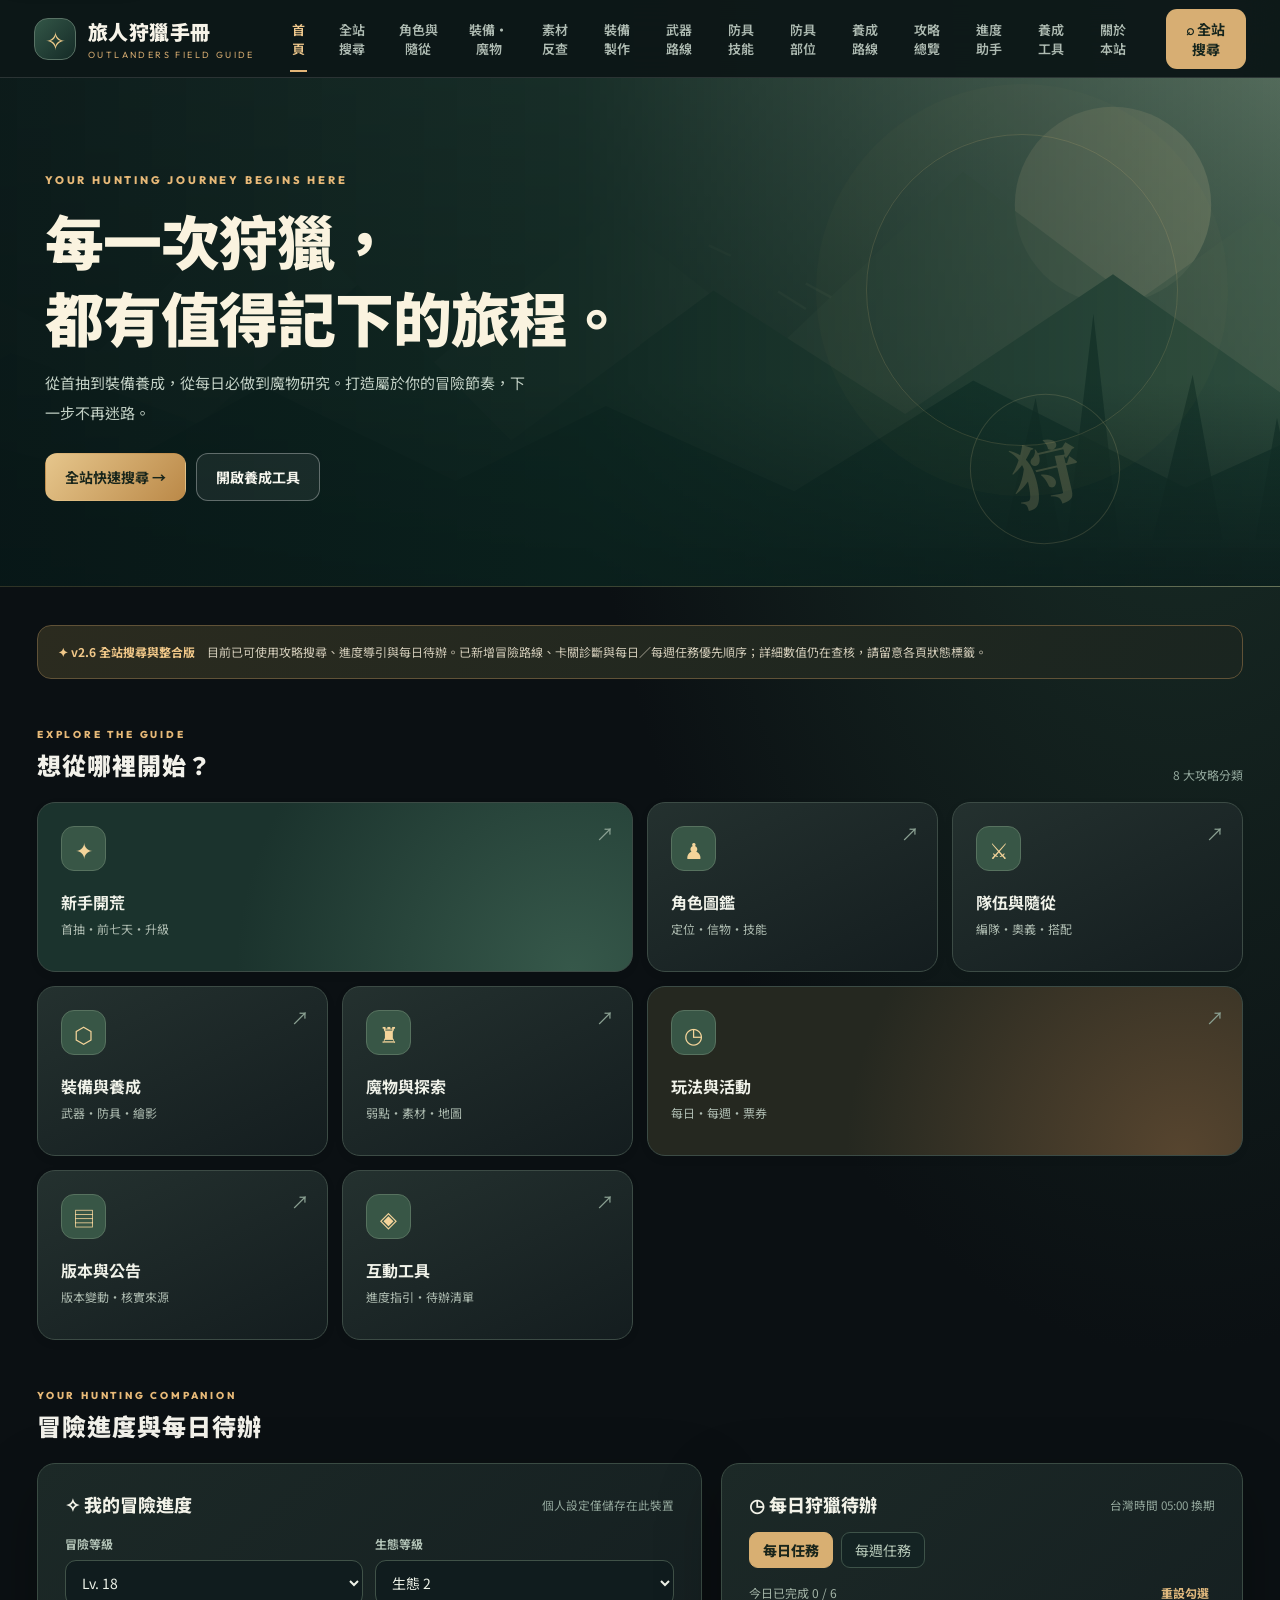
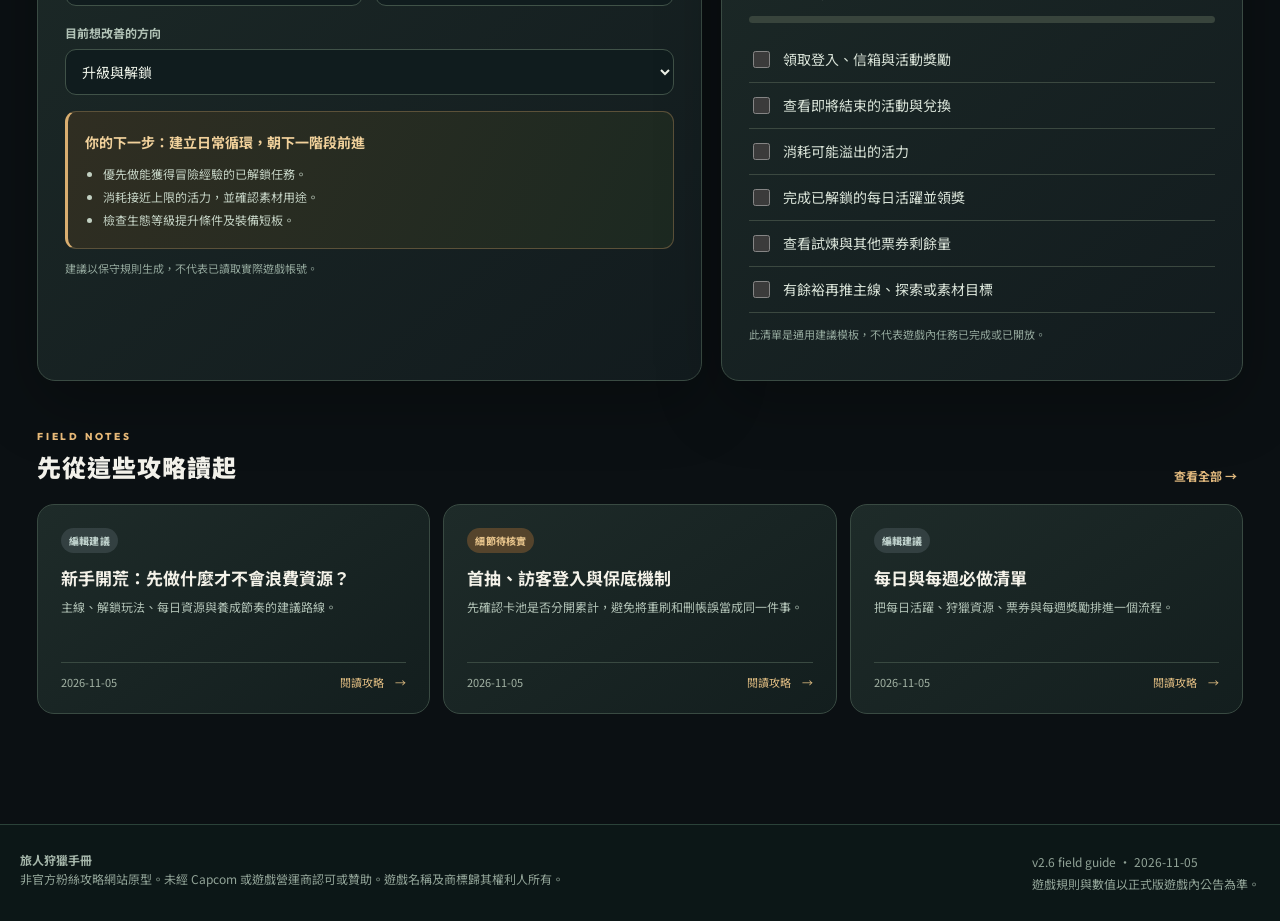
==== commit d52951db: "123" ====
--- a/index.html
+++ b/index.html
@@ -1 +1 @@
-<!doctype html><html lang="zh-Hant"><head><meta charset="UTF-8"/><meta name="color-scheme" content="dark"/><meta property="og:type" content="website"/><meta property="og:title" content="旅人狩獵手冊｜魔物獵人：旅人攻略"/><meta property="og:description" content="繁體中文狩獵攻略、角色與隨從圖鑑、裝備魔物資料與個人養成工具。"/><meta name="viewport" content="width=device-width,initial-scale=1,viewport-fit=cover"/><meta name="theme-color" content="#0b1013"/><meta name="description" content="旅人狩獵手冊：魔物獵人：旅人繁體中文角色圖鑑、魔物資料、保姆級養成路線、每日每週任務與進度助手。手機優先、繁體中文、含資料查核標籤的互動式攻略原型。"/><title>旅人狩獵手冊 | 魔物獵人：旅人攻略</title><link rel="icon" href="assets/favicon.svg" type="image/svg+xml"/><link rel="stylesheet" href="styles.css"/><link rel="stylesheet" href="redesign.css"/><link rel="stylesheet" href="growth.css"/><link rel="stylesheet" href="planner.css"/><link rel="stylesheet" href="quality.css"/><link rel="stylesheet" href="audit.css"/><link rel="stylesheet" href="material-lookup.css"/><link rel="stylesheet" href="crafting.css"/></head><body><a class="skip-link" href="#main-content">跳至主要內容</a><div id="app"></div><script src="catalog.js" defer></script><script src="field-data.js" defer></script><script src="material-lookup.js" defer></script><script src="material-lookup-ui.js" defer></script><script src="crafting-data.js" defer></script><script src="crafting-ui.js" defer></script><script src="app.js" defer></script><script src="planner.js" defer></script></body></html>
+<!doctype html><html lang="zh-Hant"><head><meta charset="UTF-8"/><meta name="color-scheme" content="dark"/><meta property="og:type" content="website"/><meta property="og:title" content="旅人狩獵手冊｜魔物獵人：旅人攻略"/><meta property="og:description" content="繁體中文狩獵攻略、角色與隨從圖鑑、裝備魔物資料與個人養成工具。"/><meta name="viewport" content="width=device-width,initial-scale=1,viewport-fit=cover"/><meta name="theme-color" content="#0b1013"/><meta name="description" content="旅人狩獵手冊：魔物獵人：旅人繁體中文角色圖鑑、魔物資料、保姆級養成路線、每日每週任務與進度助手。手機優先、繁體中文、含資料查核標籤的互動式攻略原型。"/><title>旅人狩獵手冊 | 魔物獵人：旅人攻略</title><link rel="icon" href="assets/favicon.svg" type="image/svg+xml"/><link rel="stylesheet" href="styles.css"/><link rel="stylesheet" href="redesign.css"/><link rel="stylesheet" href="growth.css"/><link rel="stylesheet" href="planner.css"/><link rel="stylesheet" href="quality.css"/><link rel="stylesheet" href="audit.css"/><link rel="stylesheet" href="material-lookup.css"/><link rel="stylesheet" href="crafting.css"/><link rel="stylesheet" href="weapon-roadmap.css"/><link rel="stylesheet" href="armor.css"/><link rel="stylesheet" href="armor-pieces.css"/><link rel="stylesheet" href="search-hub.css"/></head><body><a class="skip-link" href="#main-content">跳至主要內容</a><div id="app"></div><script src="catalog.js" defer></script><script src="field-data.js" defer></script><script src="material-lookup.js" defer></script><script src="material-lookup-ui.js" defer></script><script src="crafting-data.js" defer></script><script src="crafting-ui.js" defer></script><script src="weapon-roadmap.js" defer></script><script src="weapon-roadmap-ui.js" defer></script><script src="armor-skills.js" defer></script><script src="armor-ui.js" defer></script><script src="armor-pieces.js" defer></script><script src="build-rules.js" defer></script><script src="build-engine.js" defer></script><script src="build-recommend.js" defer></script><script src="armor-pieces-ui.js" defer></script><script src="search-hub.js" defer></script><script src="app.js" defer></script><script src="planner.js" defer></script></body></html>
--- a/weapon-roadmap.css
+++ b/weapon-roadmap.css
@@ -0,0 +1,3 @@
+/* v2.1 weapon routes */
+.weaponroad .wr-warning,.weaponroad .wr-panel{background:#172423;border:1px solid #405149;border-radius:18px;padding:23px;margin:22px 0;color:#d8e0d6}.weaponroad .wr-warning{border-color:#66543a;background:#29271e}.wr-warning p{line-height:1.85;font-size:13px;color:#d4c9b4}.wr-warning a,.wr-bottom a{color:#e5bd80;text-decoration:underline;text-underline-offset:3px}.wr-controls{display:grid;grid-template-columns:210px 1fr;gap:14px;margin:25px 0}.wr-controls label{display:grid;gap:8px;color:#afc2b6;font-weight:700}.wr-controls input{padding:11px 13px;border-radius:10px;border:1px solid #42544a;background:#121b1b;color:#f0f2e9;min-width:0}.wr-title{font-size:19px;font-weight:800;color:#f4ebd8;margin-bottom:20px}.wr-stat{display:grid;grid-template-columns:1fr 1fr;gap:12px}.wr-stat>div{border-radius:12px;background:#23342f;padding:19px}.wr-stat small,.wr-card small{display:block;color:#a4b9ab;font-size:11px;margin-bottom:8px}.wr-stat strong{font-size:19px;color:#f1d39d}.wr-gatelist{display:flex;gap:7px;flex-wrap:wrap;margin-top:17px}.wr-gatelist span{border-radius:9px;border:1px solid #435448;color:#93a39a;padding:8px 10px;font-size:12px}.wr-gatelist .reached{background:#2d4f3d;color:#dcf0df;border-color:#527b55}.wr-explain{color:#a5b8ae;line-height:1.7;font-size:12px;margin:15px 0 0}.wr-tabs{display:flex;gap:8px;flex-wrap:wrap;margin-bottom:18px}.wr-tabs button{border-radius:99px;padding:10px 14px;border:1px solid #4d5a4f;color:#c8d3c6;background:#1f2d29}.wr-tabs button.active{background:#d5ac71;color:#19211b;border-color:#d5ac71;font-weight:800}.wr-list{display:grid;grid-template-columns:repeat(2,minmax(0,1fr));gap:12px}.wr-card{border-radius:15px;border:1px solid #3c4b45;background:#111b1b;padding:22px}.wr-category{color:#d9b77c;font-size:12px;font-weight:800;letter-spacing:1px;margin-bottom:15px}.wr-row{display:grid;grid-template-columns:1fr auto 1fr;gap:9px;align-items:center}.wr-card h3{font-size:15px;margin:0;line-height:1.6;color:#f2eee3}.wr-arrow{color:#d9b77c;font-size:19px}.wr-card p{font-size:12px;color:#a7b6ac;line-height:1.8}.wr-link{border:0;background:none;color:#e6c288;font-weight:800;padding:8px 0}.wr-bottom{background:#202b26;padding:22px;border-radius:14px;color:#bdcec1;font-size:13px;line-height:2}
+@media(max-width:760px){.wr-controls,.wr-stat,.wr-list{grid-template-columns:1fr}.weaponroad .wr-panel{padding:17px}.wr-card{padding:17px}.wr-row{grid-template-columns:1fr auto 1fr}.wr-card h3{font-size:13px}}
--- a/armor.css
+++ b/armor.css
@@ -0,0 +1,3 @@
+/* v2.2 armor skill finder */
+.armorguide .armor-alert{padding:20px 22px;background:#28271e;border:1px solid #776142;border-radius:16px;color:#eed6a9;margin:23px 0;line-height:1.85}.armor-alert p{margin:5px 0 0;color:#d2c3a7;font-size:13px}.armor-summary{display:grid;grid-template-columns:repeat(3,1fr);gap:12px}.armor-summary>div{background:linear-gradient(145deg,#21332c,#172122);border:1px solid #42594d;border-radius:16px;padding:21px;display:flex;flex-direction:column;gap:5px}.armor-summary b{font-size:32px;color:#e5bd82}.armor-summary span{font-size:12px;color:#a3b7a8}.armor-tabs{display:flex;gap:10px;flex-wrap:wrap;margin:29px 0 15px}.armor-tabs button{background:#1b2928;color:#adbeaf;border:1px solid #405549;border-radius:99px;padding:12px 17px;font-weight:700}.armor-tabs button.active{color:#17221b;background:#ddba7c;border-color:#ddba7c}.armor-controls{display:grid;grid-template-columns:1fr 220px;gap:12px;margin:0 0 23px}.armor-controls label{display:flex;flex-direction:column;gap:8px;color:#c3cfbf;font-size:12px}.armor-controls input,.armor-controls select{background:#131e1e;border:1px solid #455b50;border-radius:10px;color:#e6eee6;padding:12px;min-width:0}.armor-grid{display:grid;grid-template-columns:repeat(3,minmax(0,1fr));gap:13px}.armor-card{background:linear-gradient(150deg,#202c29,#111d1c);border:1px solid #3e5148;border-radius:16px;padding:21px}.armor-kicker{color:#ddb97e;font-size:11px;font-weight:800;letter-spacing:.5px}.armor-card h3{font-size:18px;color:#f0ebdb;line-height:1.5;margin:12px 0}.armor-card p{color:#bccabd;font-size:13px;line-height:1.85}.armor-card small{display:block;border-top:1px solid #39493e;padding-top:13px;color:#95a99b;line-height:1.65}.armor-roles{display:flex;gap:7px;flex-wrap:wrap}.armor-roles span{background:#2b4137;border:1px solid #476452;color:#d2e4d2;padding:7px 9px;border-radius:7px;font-size:11px}.armor-footer{margin-top:30px;background:#213029;border:1px solid #465a4b;border-radius:16px;padding:23px}.armor-footer h2{font-size:18px;margin:0 0 10px}.armor-footer p{font-size:13px;line-height:1.9;color:#bdcdbc}.armor-footer button{margin-top:8px}.armor-sources{display:grid;gap:8px;font-size:12px;color:#aab9ad;margin:25px 0}.armor-sources a{color:#e2bb7b;text-decoration:underline;text-underline-offset:3px}
+@media(max-width:900px){.armor-grid{grid-template-columns:repeat(2,minmax(0,1fr))}}@media(max-width:630px){.armor-summary{gap:7px}.armor-summary>div{padding:14px}.armor-summary b{font-size:25px}.armor-controls,.armor-grid{grid-template-columns:1fr}.armor-card{padding:17px}.armor-tabs button{padding:10px 12px;font-size:12px}.armorguide .armor-alert{padding:15px}}
--- a/armor-pieces.css
+++ b/armor-pieces.css
@@ -0,0 +1,4 @@
+.armor-pieces-page .ap-note{background:#242920;border:1px solid #61563e;border-radius:15px;padding:20px;color:#d2c5ad;line-height:1.9;margin:19px 0}.ap-grid{display:grid;grid-template-columns:minmax(0,1.35fr) minmax(300px,.65fr);gap:16px}.ap-panel{background:linear-gradient(145deg,#1a2827,#111c1d);border:1px solid #3e5549;border-radius:17px;padding:22px;min-width:0}.ap-panel h2{font-size:18px;color:#efeadb;margin:0 0 20px}.ap-filter{display:grid;grid-template-columns:minmax(0,2fr) repeat(2,minmax(0,1fr));gap:10px}.ap-filter label{display:flex;flex-direction:column;gap:8px;color:#b3c9b9;font-size:12px}.ap-filter select{min-width:0;width:100%;background:#0f191b;border:1px solid #45594d;color:#f3eee4;border-radius:10px;padding:12px}.ap-filter input{min-width:0}.ap-list{display:grid;grid-template-columns:repeat(2,minmax(0,1fr));gap:11px}.ap-item{background:#162121;border:1px solid #35483e;border-radius:13px;padding:16px}.ap-item h3{color:#f0e9d7;font-size:15px;margin:9px 0}.ap-item p,.ap-small{color:#91a89a;font-size:11px;line-height:1.8}.ap-tags{display:flex;flex-wrap:wrap;gap:6px}.ap-tags span{font-size:11px;background:#2a4035;color:#d7e6d3;border-radius:7px;padding:6px}.ap-item-actions{display:flex;align-items:center;flex-wrap:wrap;gap:10px;margin-top:14px}.ap-item-actions button{border:0;border-radius:8px;padding:9px 13px;background:#d7b579;color:#19241b;font-weight:800}.ap-item-actions a,.ap-actions a{color:#ecc286;font-size:12px}.ap-build{align-self:start;position:sticky;top:93px}.ap-title{display:flex;justify-content:space-between;align-items:start}.ap-plain{color:#d0b285;background:none;border:1px solid #5b5542;border-radius:7px;padding:5px 10px}.ap-slot{display:flex;align-items:center;gap:10px;border-bottom:1px solid #35463c;min-height:54px;padding:8px 0}.ap-slot>span{font-size:11px;color:#d7b579;min-width:34px}.ap-slot strong{font-size:12px;flex:1}.ap-slot button{border:0;background:#38463e;color:#f0cf95;border-radius:6px;padding:5px 10px}.ap-build h3{font-size:14px;margin:25px 0 12px}.ap-skilllist>div{display:flex;justify-content:space-between;gap:8px;border-bottom:1px solid #304036;padding:9px 0;font-size:12px;color:#c3d1c2}.ap-skilllist b{color:#f1ca89;white-space:nowrap}.ap-actions{display:flex;align-items:center;flex-wrap:wrap;gap:12px;margin-top:12px}@media(max-width:900px){.ap-grid{grid-template-columns:1fr}.ap-build{position:static}}@media(max-width:600px){.ap-filter{grid-template-columns:1fr 1fr}.ap-filter label:first-child{grid-column:span 2}.ap-list{grid-template-columns:1fr}.ap-panel{padding:17px}.ap-note{padding:15px}}
+.ap-build-tools{display:grid;grid-template-columns:1fr auto;align-items:end;gap:10px;margin-top:20px}.ap-build-tools label{color:#acbfb0;font-size:12px;display:grid;gap:7px}.ap-build-tools select{width:100%;min-width:0;background:#111f1d;color:#f5e7cc;border:1px solid #526154;border-radius:9px;padding:11px}.ap-build-tools button{min-height:43px}.ap-skill-level{display:flex;justify-content:space-between;gap:10px;border-bottom:1px solid #35493e;padding:12px 0;font-size:12px;color:#d5dfd0}.ap-skill-level>div{text-align:right}.ap-skill-level b{color:#ead098}.ap-skill-level small{display:block;color:#98a79c;font-size:10px}.ap-skill-level .ap-excess{color:#f0a58a}.ap-set{border:1px solid #405047;border-radius:10px;padding:11px;margin:8px 0;display:grid;gap:4px;background:#162521}.ap-set b{font-size:12px}.ap-set small{font-size:11px;color:#b1c0b2;line-height:1.7}.ap-set a{font-size:11px;color:#e0bb85}.ap-set.active{border-color:#54775b;background:#1e3026}.ap-set.pending{border-color:#665339;background:#2b2921}@media(max-width:440px){.ap-build-tools{grid-template-columns:1fr}}
+
+.ap-recommend{margin-top:24px;padding-top:22px;border-top:1px solid #3a5047}.ap-recommend h2{font-size:18px;margin:0 0 8px}.ap-recommend h2 small{font-size:10px;color:#dbbd8a}.ap-recommend label{display:grid;gap:7px;margin:12px 0;color:#aabfb0;font-size:12px}.ap-recommend select{width:100%;min-height:43px;color:#ede8db;background:#10201d;border:1px solid #4d6258;border-radius:9px;padding:10px}.ap-recommend-actions button,.ap-suggestion button{background:#d5ad78;color:#1b211a;border:0;border-radius:10px;font-weight:800;padding:11px 16px;min-height:43px}.ap-suggestion{margin:13px 0;padding:15px;border:1px solid #42564b;background:#14231f;border-radius:13px}.ap-suggestion p{font-size:12px;line-height:1.9;color:#c0cdc0}.ap-suggestion-head{display:flex;justify-content:space-between;gap:8px;align-items:center}.ap-suggestion-head span{font-size:10px;color:#b4ab90}
--- a/search-hub.css
+++ b/search-hub.css
@@ -0,0 +1,4 @@
+
+.search-hub{max-width:1120px}.hub-label{display:block;color:#d7b784;font-weight:800;margin:22px 0 9px}.hub-input{width:100%;font-size:17px;min-height:54px;padding:14px 16px}.hub-quick{display:flex;flex-wrap:wrap;align-items:center;gap:9px;margin:14px 0 24px}.hub-quick span{color:#9aaea2;font-size:12px}.hub-quick button{border:1px solid #475c4c;border-radius:24px;background:#1b3029;color:#d1decf;padding:8px 12px}.hub-group{margin:25px 0;border:1px solid #384b40;border-radius:16px;overflow:hidden;background:#15221f}.hub-group-head{padding:17px 19px;display:flex;justify-content:space-between;gap:12px;border-bottom:1px solid #35473e;align-items:center}.hub-group-head h2{font-size:17px;margin:0}.hub-group-head small{font-weight:500;color:#a0b7a5;margin-left:8px}.hub-group-head a{font-size:12px;color:#e3bd7d}.hub-list{display:grid;grid-template-columns:repeat(2,minmax(0,1fr));gap:1px;background:#324238}.hub-result{display:grid;grid-template-columns:1fr auto;gap:3px 10px;padding:16px 20px;background:#16251f}.hub-result strong{font-size:14px;color:#f0ece4}.hub-result span{grid-row:2;color:#abbeb1;font-size:12px}.hub-result b{grid-column:2;grid-row:1/3;color:#c9ad76;align-self:center}.hub-result:hover{background:#213a2e}.hub-empty{padding:38px 18px;color:#acc2b4;text-align:center;border:1px dashed #4c6354;border-radius:15px}.hub-disclaimer{font-size:12px;color:#9db1a5;line-height:1.7;margin:23px 0}@media(max-width:650px){.hub-list{grid-template-columns:1fr}.hub-result{padding:14px 15px}.hub-group-head{padding:14px 15px}}
+
+@media(max-width:680px){.topbar .header-action{display:inline-flex;margin-left:auto;padding:9px 11px;font-size:12px;white-space:nowrap}.topbar .brand{min-width:0}.topbar .brand strong{font-size:15px}.topbar .brand small{font-size:7px;letter-spacing:1px}}
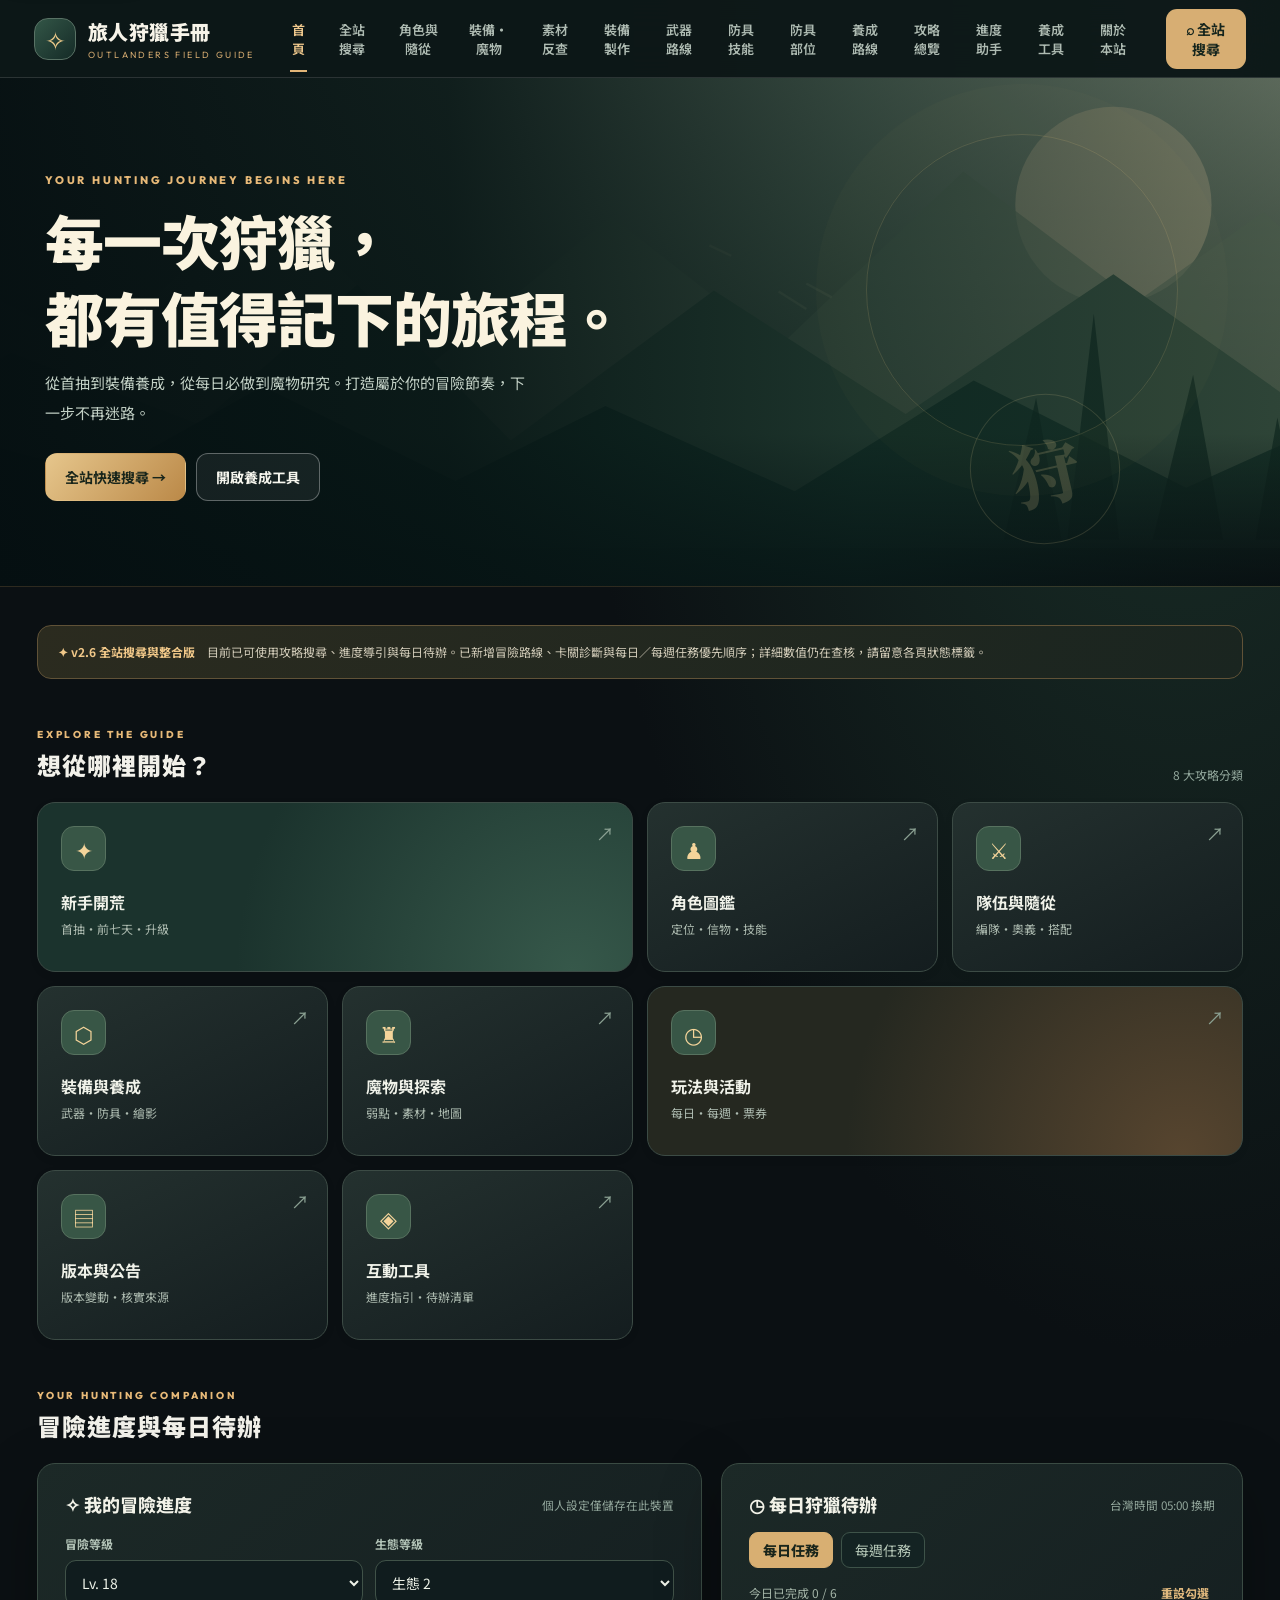
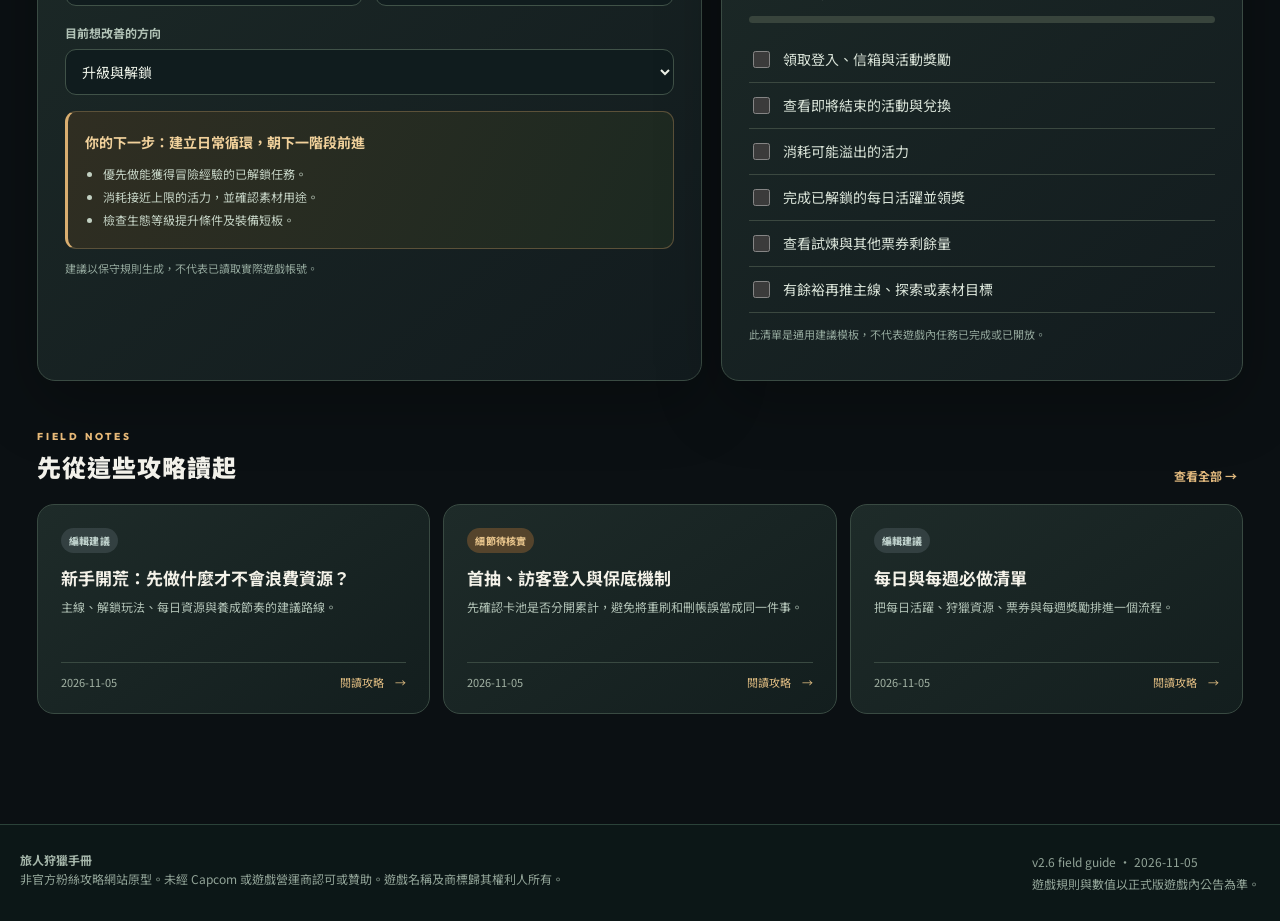
==== commit b7a9e52b: "123" ====
--- a/index.html
+++ b/index.html
@@ -1 +1 @@
-<!doctype html><html lang="zh-Hant"><head><meta charset="UTF-8"/><meta name="color-scheme" content="dark"/><meta property="og:type" content="website"/><meta property="og:title" content="旅人狩獵手冊｜魔物獵人：旅人攻略"/><meta property="og:description" content="繁體中文狩獵攻略、角色與隨從圖鑑、裝備魔物資料與個人養成工具。"/><meta name="viewport" content="width=device-width,initial-scale=1,viewport-fit=cover"/><meta name="theme-color" content="#0b1013"/><meta name="description" content="旅人狩獵手冊：魔物獵人：旅人繁體中文角色圖鑑、魔物資料、保姆級養成路線、每日每週任務與進度助手。手機優先、繁體中文、含資料查核標籤的互動式攻略原型。"/><title>旅人狩獵手冊 | 魔物獵人：旅人攻略</title><link rel="icon" href="assets/favicon.svg" type="image/svg+xml"/><link rel="stylesheet" href="styles.css"/><link rel="stylesheet" href="redesign.css"/><link rel="stylesheet" href="growth.css"/><link rel="stylesheet" href="planner.css"/><link rel="stylesheet" href="quality.css"/><link rel="stylesheet" href="audit.css"/><link rel="stylesheet" href="material-lookup.css"/><link rel="stylesheet" href="crafting.css"/><link rel="stylesheet" href="weapon-roadmap.css"/><link rel="stylesheet" href="armor.css"/><link rel="stylesheet" href="armor-pieces.css"/><link rel="stylesheet" href="search-hub.css"/></head><body><a class="skip-link" href="#main-content">跳至主要內容</a><div id="app"></div><script src="catalog.js" defer></script><script src="field-data.js" defer></script><script src="material-lookup.js" defer></script><script src="material-lookup-ui.js" defer></script><script src="crafting-data.js" defer></script><script src="crafting-ui.js" defer></script><script src="weapon-roadmap.js" defer></script><script src="weapon-roadmap-ui.js" defer></script><script src="armor-skills.js" defer></script><script src="armor-ui.js" defer></script><script src="armor-pieces.js" defer></script><script src="build-rules.js" defer></script><script src="build-engine.js" defer></script><script src="build-recommend.js" defer></script><script src="armor-pieces-ui.js" defer></script><script src="search-hub.js" defer></script><script src="app.js" defer></script><script src="planner.js" defer></script></body></html>
+<!doctype html><html lang="zh-Hant"><head><meta charset="UTF-8"/><meta name="color-scheme" content="dark"/><meta property="og:type" content="website"/><meta property="og:title" content="旅人狩獵手冊｜魔物獵人：旅人攻略"/><meta property="og:description" content="繁體中文狩獵攻略、角色與隨從圖鑑、裝備魔物資料與個人養成工具。"/><meta name="viewport" content="width=device-width,initial-scale=1,viewport-fit=cover"/><meta name="theme-color" content="#0b1013"/><meta name="description" content="旅人狩獵手冊：魔物獵人：旅人繁體中文角色圖鑑、魔物資料、保姆級養成路線、每日每週任務與進度助手。手機優先、繁體中文、含資料查核標籤的互動式攻略原型。"/><title>旅人狩獵手冊 | 魔物獵人：旅人攻略</title><link rel="icon" href="assets/favicon.svg" type="image/svg+xml"/><link rel="stylesheet" href="styles.css"/><link rel="stylesheet" href="redesign.css"/><link rel="stylesheet" href="growth.css"/><link rel="stylesheet" href="planner.css"/><link rel="stylesheet" href="quality.css"/><link rel="stylesheet" href="audit.css"/><link rel="stylesheet" href="material-lookup.css"/><link rel="stylesheet" href="crafting.css"/><link rel="stylesheet" href="weapon-roadmap.css"/><link rel="stylesheet" href="armor.css"/><link rel="stylesheet" href="armor-pieces.css"/><link rel="stylesheet" href="search-hub.css"/><link rel="stylesheet" href="wilderness-background.css"/></head><body><a class="skip-link" href="#main-content">跳至主要內容</a><div id="app"></div><script src="catalog.js" defer></script><script src="field-data.js" defer></script><script src="material-lookup.js" defer></script><script src="material-lookup-ui.js" defer></script><script src="crafting-data.js" defer></script><script src="crafting-ui.js" defer></script><script src="weapon-roadmap.js" defer></script><script src="weapon-roadmap-ui.js" defer></script><script src="armor-skills.js" defer></script><script src="armor-ui.js" defer></script><script src="armor-pieces.js" defer></script><script src="build-rules.js" defer></script><script src="build-engine.js" defer></script><script src="build-recommend.js" defer></script><script src="armor-pieces-ui.js" defer></script><script src="search-hub.js" defer></script><script src="app.js" defer></script><script src="planner.js" defer></script></body></html>
--- a/wilderness-background.css
+++ b/wilderness-background.css
@@ -0,0 +1,21 @@
+/* v2.7 | wilderness hero backdrop. Uses Unsplash photo with SVG fallback. */
+.hero {
+  background-image:
+    linear-gradient(90deg, rgba(5,15,17,.98) 0%, rgba(6,20,20,.93) 35%, rgba(8,28,26,.69) 67%, rgba(5,16,17,.41) 100%),
+    linear-gradient(0deg, rgba(11,16,19,.98) 0%, rgba(11,16,19,0) 30%),
+    url("https://images.unsplash.com/photo-1720942769423-758c7187106d?auto=format&fit=crop&w=2200&q=78"),
+    url("assets/landscape.svg");
+  background-repeat: no-repeat;
+  background-position: center, center, 66% 45%, center;
+  background-size: cover, cover, cover, cover;
+}
+@media (max-width:680px) {
+  .hero {
+    background-image:
+      linear-gradient(90deg, rgba(5,15,17,.96) 0%, rgba(9,26,25,.81) 70%, rgba(6,21,20,.65) 100%),
+      linear-gradient(0deg, rgba(11,16,19,.97) 0%, transparent 48%),
+      url("https://images.unsplash.com/photo-1720942769423-758c7187106d?auto=format&fit=crop&w=900&h=1200&q=75"),
+      url("assets/landscape.svg");
+    background-position: center, center, 51% 48%, center;
+  }
+}
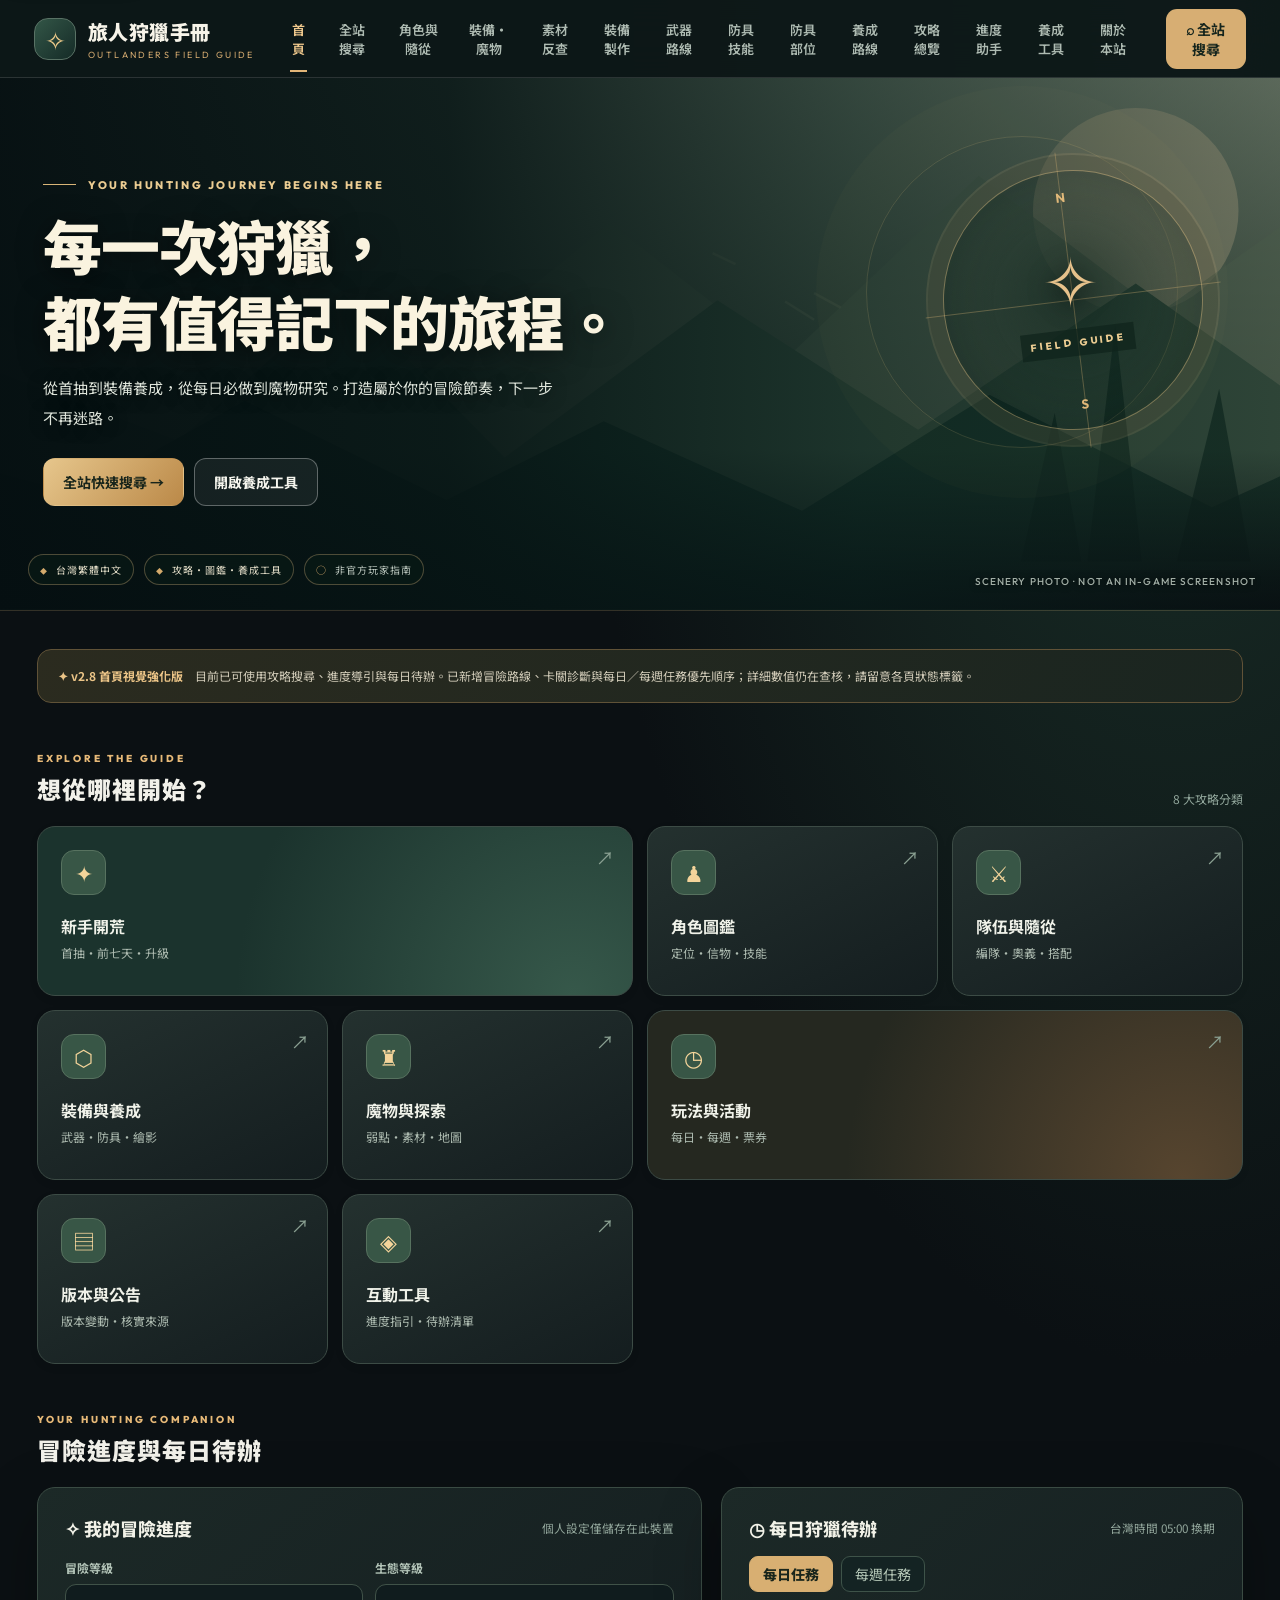
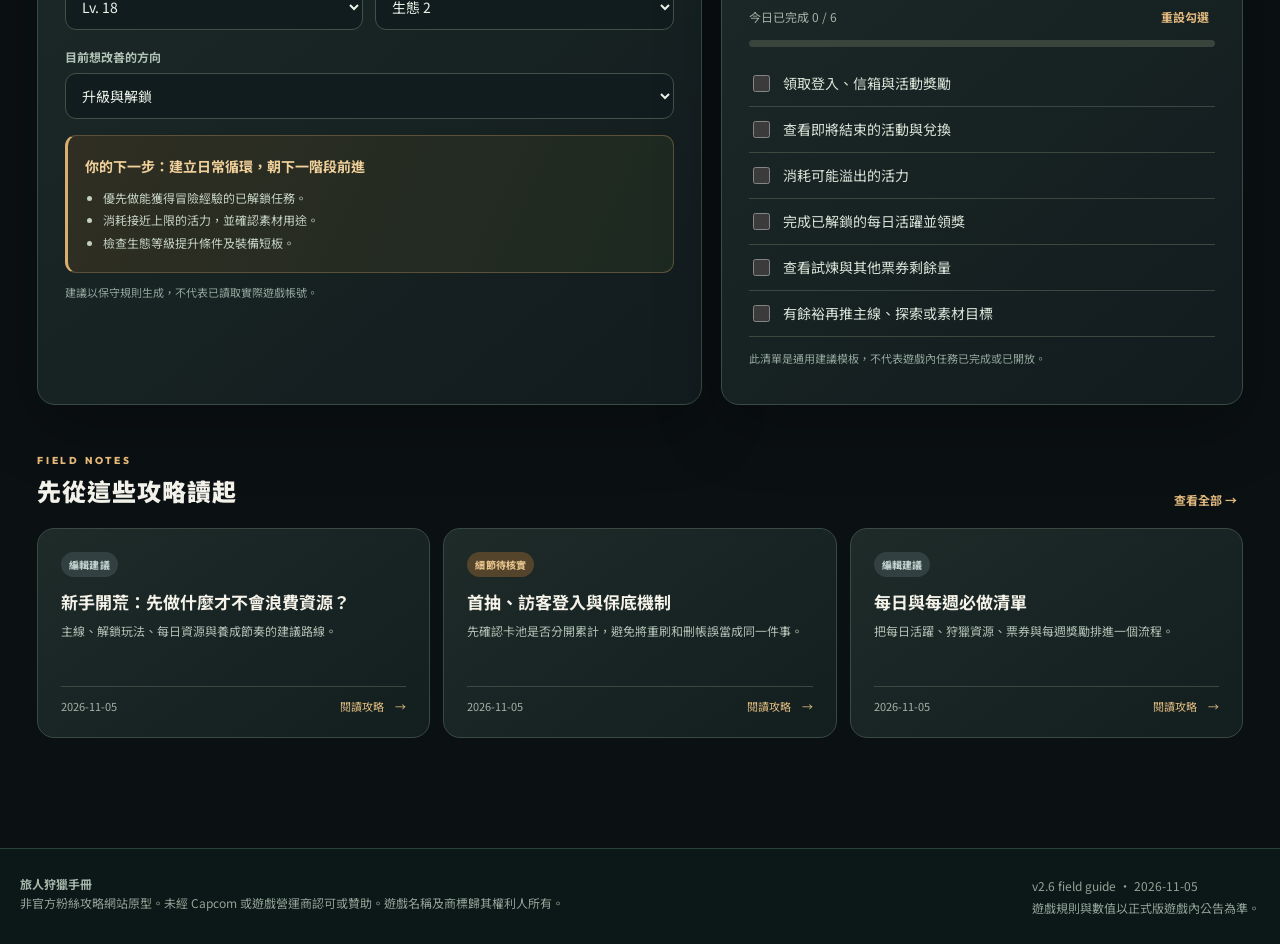
==== commit b6ccaeb4: "123" ====
--- a/index.html
+++ b/index.html
@@ -1 +1 @@
-<!doctype html><html lang="zh-Hant"><head><meta charset="UTF-8"/><meta name="color-scheme" content="dark"/><meta property="og:type" content="website"/><meta property="og:title" content="旅人狩獵手冊｜魔物獵人：旅人攻略"/><meta property="og:description" content="繁體中文狩獵攻略、角色與隨從圖鑑、裝備魔物資料與個人養成工具。"/><meta name="viewport" content="width=device-width,initial-scale=1,viewport-fit=cover"/><meta name="theme-color" content="#0b1013"/><meta name="description" content="旅人狩獵手冊：魔物獵人：旅人繁體中文角色圖鑑、魔物資料、保姆級養成路線、每日每週任務與進度助手。手機優先、繁體中文、含資料查核標籤的互動式攻略原型。"/><title>旅人狩獵手冊 | 魔物獵人：旅人攻略</title><link rel="icon" href="assets/favicon.svg" type="image/svg+xml"/><link rel="stylesheet" href="styles.css"/><link rel="stylesheet" href="redesign.css"/><link rel="stylesheet" href="growth.css"/><link rel="stylesheet" href="planner.css"/><link rel="stylesheet" href="quality.css"/><link rel="stylesheet" href="audit.css"/><link rel="stylesheet" href="material-lookup.css"/><link rel="stylesheet" href="crafting.css"/><link rel="stylesheet" href="weapon-roadmap.css"/><link rel="stylesheet" href="armor.css"/><link rel="stylesheet" href="armor-pieces.css"/><link rel="stylesheet" href="search-hub.css"/><link rel="stylesheet" href="wilderness-background.css"/></head><body><a class="skip-link" href="#main-content">跳至主要內容</a><div id="app"></div><script src="catalog.js" defer></script><script src="field-data.js" defer></script><script src="material-lookup.js" defer></script><script src="material-lookup-ui.js" defer></script><script src="crafting-data.js" defer></script><script src="crafting-ui.js" defer></script><script src="weapon-roadmap.js" defer></script><script src="weapon-roadmap-ui.js" defer></script><script src="armor-skills.js" defer></script><script src="armor-ui.js" defer></script><script src="armor-pieces.js" defer></script><script src="build-rules.js" defer></script><script src="build-engine.js" defer></script><script src="build-recommend.js" defer></script><script src="armor-pieces-ui.js" defer></script><script src="search-hub.js" defer></script><script src="app.js" defer></script><script src="planner.js" defer></script></body></html>
+<!doctype html><html lang="zh-Hant"><head><meta charset="UTF-8"/><meta name="color-scheme" content="dark"/><meta property="og:type" content="website"/><meta property="og:title" content="旅人狩獵手冊｜魔物獵人：旅人攻略"/><meta property="og:description" content="繁體中文狩獵攻略、角色與隨從圖鑑、裝備魔物資料與個人養成工具。"/><meta name="viewport" content="width=device-width,initial-scale=1,viewport-fit=cover"/><meta name="theme-color" content="#0b1013"/><meta name="description" content="旅人狩獵手冊：魔物獵人：旅人繁體中文角色圖鑑、魔物資料、保姆級養成路線、每日每週任務與進度助手。手機優先、繁體中文、含資料查核標籤的互動式攻略原型。"/><title>旅人狩獵手冊 | 魔物獵人：旅人攻略</title><link rel="icon" href="assets/favicon.svg" type="image/svg+xml"/><link rel="stylesheet" href="styles.css"/><link rel="stylesheet" href="redesign.css"/><link rel="stylesheet" href="growth.css"/><link rel="stylesheet" href="planner.css"/><link rel="stylesheet" href="quality.css"/><link rel="stylesheet" href="audit.css"/><link rel="stylesheet" href="material-lookup.css"/><link rel="stylesheet" href="crafting.css"/><link rel="stylesheet" href="weapon-roadmap.css"/><link rel="stylesheet" href="armor.css"/><link rel="stylesheet" href="armor-pieces.css"/><link rel="stylesheet" href="search-hub.css"/><link rel="stylesheet" href="wilderness-background.css"/><link rel="stylesheet" href="expedition-hero.css"/><link rel="stylesheet" href="monster-totems.css"/></head><body><a class="skip-link" href="#main-content">跳至主要內容</a><div id="app"></div><script src="catalog.js" defer></script><script src="field-data.js" defer></script><script src="material-lookup.js" defer></script><script src="material-lookup-ui.js" defer></script><script src="crafting-data.js" defer></script><script src="crafting-ui.js" defer></script><script src="weapon-roadmap.js" defer></script><script src="weapon-roadmap-ui.js" defer></script><script src="armor-skills.js" defer></script><script src="armor-ui.js" defer></script><script src="armor-pieces.js" defer></script><script src="build-rules.js" defer></script><script src="build-engine.js" defer></script><script src="build-recommend.js" defer></script><script src="armor-pieces-ui.js" defer></script><script src="search-hub.js" defer></script><script src="monster-totems.js" defer></script><script src="app.js" defer></script><script src="planner.js" defer></script></body></html>
--- a/expedition-hero.css
+++ b/expedition-hero.css
@@ -0,0 +1,27 @@
+/* v2.8 Expedition hero polish. Local CSS art + existing licensed Unsplash backdrop. */
+.hero{isolation:isolate;min-height:510px;border-bottom:1px solid rgba(208,179,121,.2)}
+.hero .heroinner{position:relative;max-width:1250px;padding:91px 28px 104px}
+.hero .eyebrow{display:inline-flex;align-items:center;gap:12px;color:#ebcc92;letter-spacing:2.6px}
+.hero .eyebrow:before{content:'';height:1px;width:33px;background:#d9b578;flex:none}
+.hero h1{max-width:680px;letter-spacing:-1.1px;text-shadow:0 4px 28px #0008}
+.hero p{max-width:520px;color:#e0e6dc;text-shadow:0 2px 16px #0009}
+.hero .stamp{display:none}
+.hero .field-emblem{position:absolute;right:max(6%,calc((100vw - 1220px)/2));top:92px;width:260px;height:260px;border:1px solid rgba(226,190,128,.44);border-radius:50%;pointer-events:none;z-index:1;display:flex;flex-direction:column;align-items:center;justify-content:center;box-shadow:0 0 0 15px rgba(13,31,27,.18),0 0 0 17px rgba(226,190,128,.12),inset 0 0 46px rgba(7,20,17,.3);background:radial-gradient(circle,#0e241c8c 0%,#0e241c12 75%);transform:rotate(-7deg)}
+.hero .field-emblem:before,.hero .field-emblem:after{content:'';position:absolute;left:50%;top:50%;background:rgba(223,183,120,.32);transform:translate(-50%,-50%)}
+.hero .field-emblem:before{height:1px;width:115%}.hero .field-emblem:after{height:115%;width:1px}
+.hero .field-emblem .needle{position:relative;z-index:1;display:block;font-size:68px;line-height:1;color:#e6c18b;text-shadow:0 4px 24px #000b;transform:rotate(7deg)}
+.hero .field-emblem .emblem-name{position:relative;z-index:1;font:800 10px Outfit,sans-serif;letter-spacing:3px;color:#eacb91;margin-top:17px;background:#10241cbd;padding:7px 9px}
+.hero .field-emblem .emblem-n{position:absolute;top:18px;color:#e0b879;font:700 13px Outfit,sans-serif}
+.hero .field-emblem .emblem-s{position:absolute;bottom:17px;color:#e0b879;font:700 13px Outfit,sans-serif}
+.hero .hero-meta{position:absolute;left:28px;bottom:25px;display:flex;flex-wrap:wrap;gap:10px;align-items:center}
+.hero .hero-meta span{font-size:10px;letter-spacing:1px;color:#e3ddc8;background:#091a16b8;border:1px solid #bba17163;border-radius:50px;padding:7px 11px;backdrop-filter:blur(10px)}
+.hero .hero-meta span:before{content:'◆';font-size:7px;color:#d4aa6c;margin-right:8px}
+.hero .hero-meta span:last-child:before{content:'○';font-size:10px}
+.hero .hero-meta span:last-child{color:#bdc8bf}
+.hero .hero-caption{position:absolute;right:24px;bottom:22px;color:#becac0;font:500 10px Outfit,sans-serif;letter-spacing:1.1px;text-shadow:0 1px 7px #000;opacity:.85}
+.hero .actions .btn{min-height:47px}
+.notice strong{color:#ebc487}
+@media(max-width:1050px){.hero .field-emblem{right:2%;width:200px;height:200px;top:110px}.hero .field-emblem .needle{font-size:55px}.hero h1,.hero p{max-width:520px}}
+@media(max-width:760px){.hero{min-height:500px}.hero .heroinner{padding:65px 21px 119px}.hero h1{font-size:clamp(31px,7.8vw,43px);max-width:100%;line-height:1.4}.hero p{max-width:490px}.hero .field-emblem{right:-64px;top:58px;width:165px;height:165px;opacity:.32}.hero .field-emblem .needle{font-size:48px}.hero .field-emblem .emblem-name{font-size:8px;letter-spacing:1px}.hero .eyebrow{font-size:10px;letter-spacing:1.2px}.hero .hero-meta{left:20px;bottom:36px;gap:7px;right:10px}.hero .hero-meta span{font-size:9px;padding:6px 8px}.hero .hero-caption{right:17px;bottom:10px;font-size:8px;opacity:.55}.hero .actions{position:relative;z-index:4}}
+@media(max-width:390px){.hero{min-height:530px}.hero .heroinner{padding-top:48px;padding-bottom:140px}.hero .actions{gap:8px}.hero .actions .btn{padding:12px 13px;font-size:12px}.hero .hero-meta{bottom:34px}}
+@media(prefers-reduced-motion:reduce){.hero .field-emblem{transition:none}}
--- a/monster-totems.css
+++ b/monster-totems.css
@@ -0,0 +1,18 @@
+/* v2.9 - unchanged genuine in-game symbol slots; no fake images */
+.monster-totem{position:relative;width:92px;height:92px;flex:0 0 92px;border-radius:19px;border:1px solid #51635a;background:radial-gradient(circle at 50% 42%,#28382f,#101c1d 73%);display:grid;place-items:center;overflow:hidden;margin:5px 0 15px}
+.monster-totem:before{content:'';position:absolute;width:72%;height:72%;border:1px solid #506354;border-radius:50%;opacity:.38;pointer-events:none}
+.monster-totem.radiant{border-color:#806281;background:radial-gradient(circle at 50% 42%,#342535,#141a20 75%)}
+.monster-totem img{width:100%;height:100%;object-fit:contain;position:relative;z-index:2;filter:drop-shadow(0 5px 4px #0006)}
+.monster-totem .totem-missing{color:#98aa9d;font-size:11px;line-height:1.5;font-weight:700;letter-spacing:1px;text-align:center;position:absolute;z-index:1}
+.monster-totem.has-art .totem-missing{display:none}
+.monster-totem-small{width:46px;height:46px;flex-basis:46px;border-radius:12px;margin:0}
+.monster-totem-small .totem-missing{font-size:8px;letter-spacing:0;line-height:1.25}
+.totem-title{display:flex;align-items:center;gap:13px;margin-top:8px;margin-bottom:13px}
+.totem-title .monster-totem{margin:0}
+.totem-title h3{margin:0}
+.totem-bylink{font-size:11px;color:#a8b5a7;line-height:1.7}
+.hub-result .monster-totem{margin:0}
+.hub-result:has(.monster-totem){display:flex;align-items:center;gap:12px}
+.hub-result:has(.monster-totem)>span:not(.monster-totem){flex:1}
+.ml-monster-with-icon{display:flex;align-items:center;gap:8px}
+@media(max-width:600px){.monster-totem{width:72px;height:72px;flex-basis:72px;border-radius:14px}.monster-totem-small{width:38px;height:38px;flex-basis:38px;border-radius:9px}.totem-title{gap:10px}}
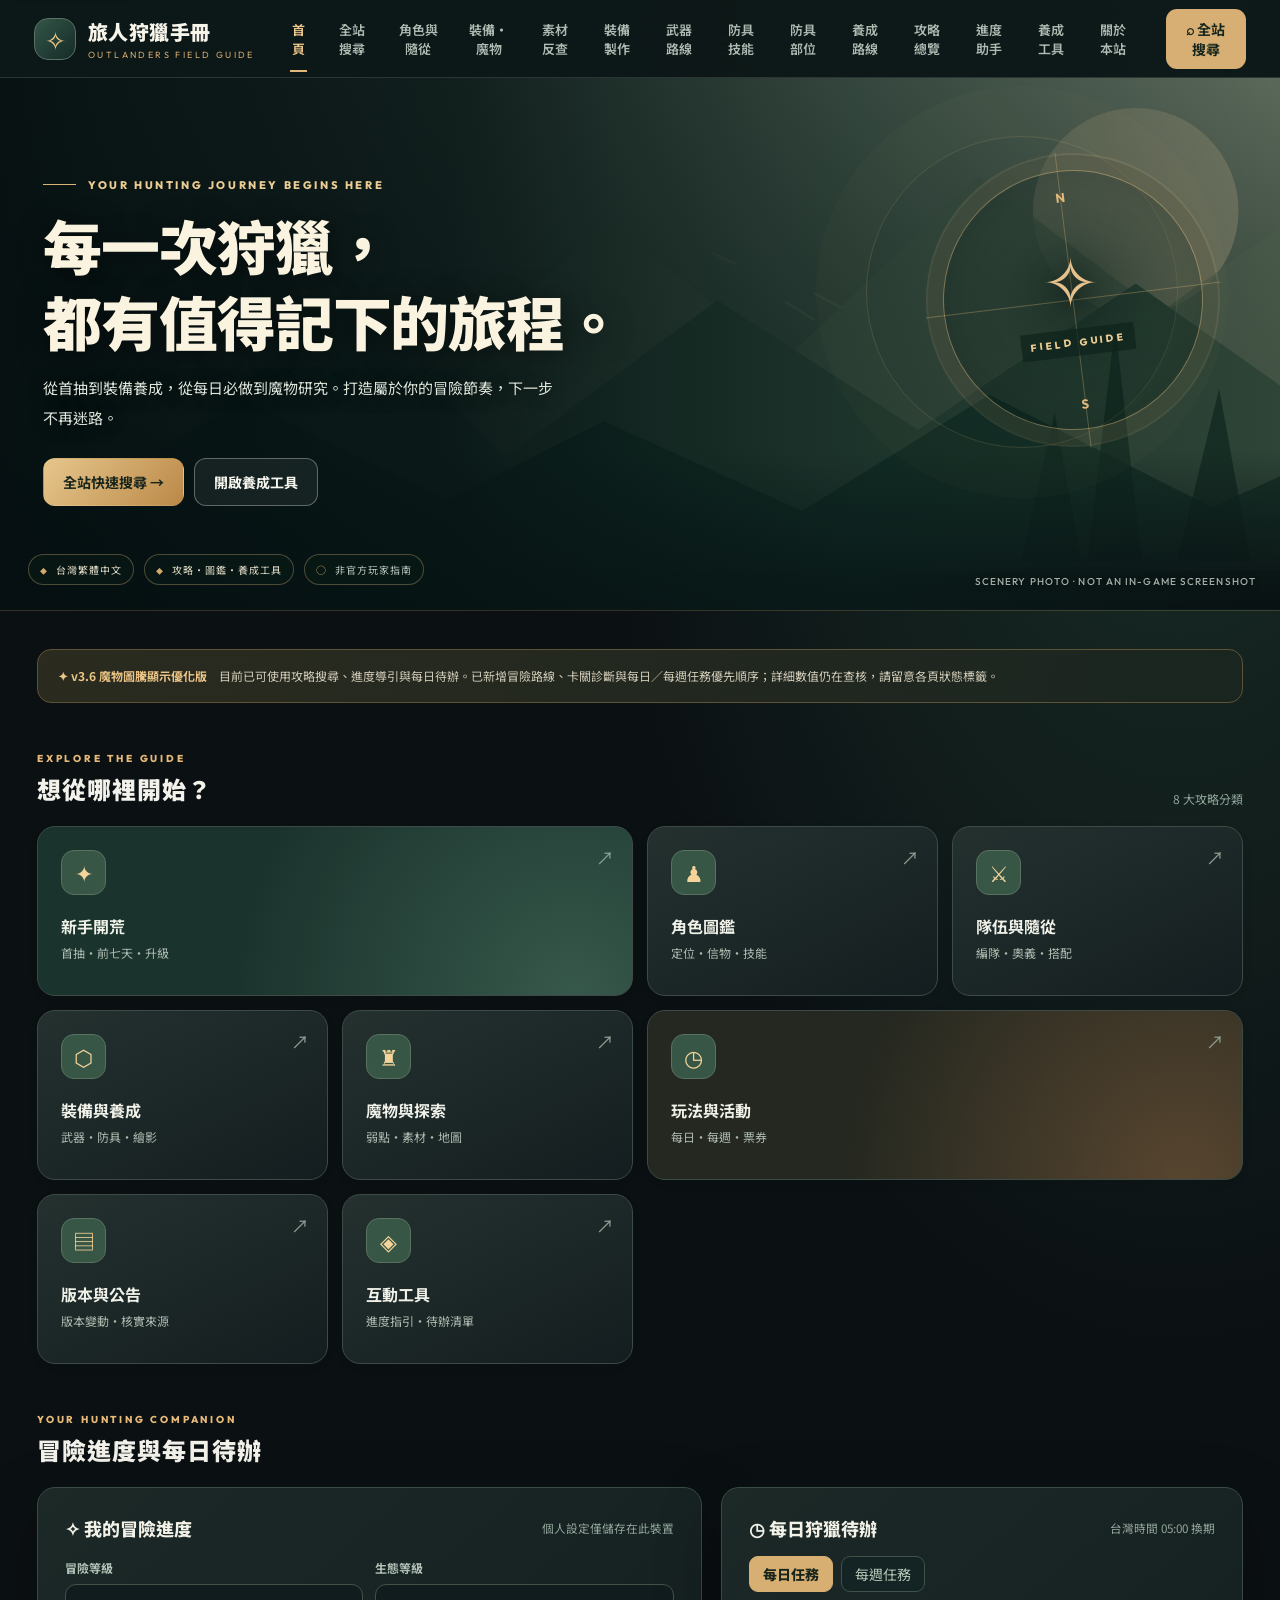
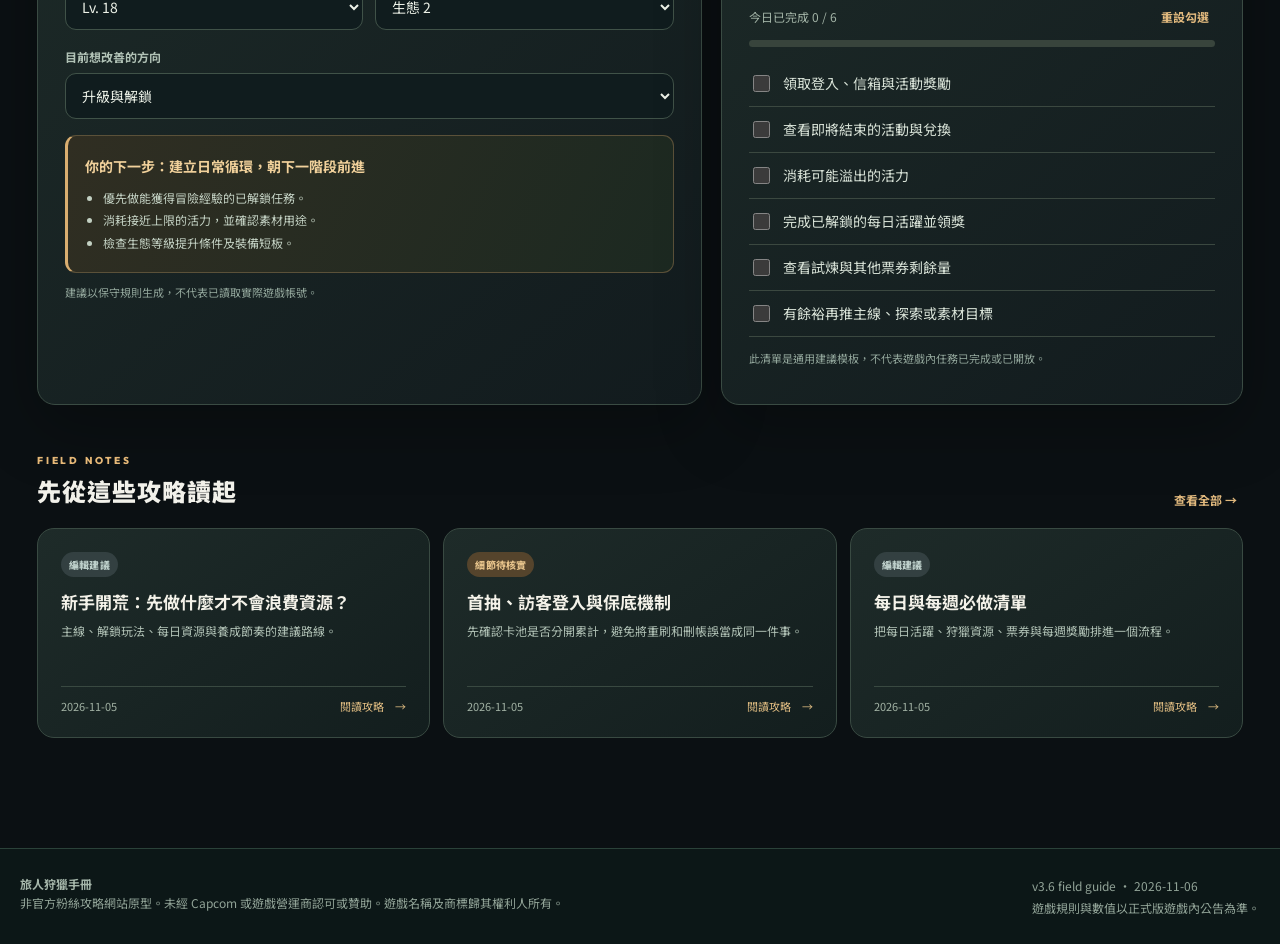
==== commit c4c845b2: "123" ====
--- a/index.html
+++ b/index.html
@@ -1 +1 @@
-<!doctype html><html lang="zh-Hant"><head><meta charset="UTF-8"/><meta name="color-scheme" content="dark"/><meta property="og:type" content="website"/><meta property="og:title" content="旅人狩獵手冊｜魔物獵人：旅人攻略"/><meta property="og:description" content="繁體中文狩獵攻略、角色與隨從圖鑑、裝備魔物資料與個人養成工具。"/><meta name="viewport" content="width=device-width,initial-scale=1,viewport-fit=cover"/><meta name="theme-color" content="#0b1013"/><meta name="description" content="旅人狩獵手冊：魔物獵人：旅人繁體中文角色圖鑑、魔物資料、保姆級養成路線、每日每週任務與進度助手。手機優先、繁體中文、含資料查核標籤的互動式攻略原型。"/><title>旅人狩獵手冊 | 魔物獵人：旅人攻略</title><link rel="icon" href="assets/favicon.svg" type="image/svg+xml"/><link rel="stylesheet" href="styles.css"/><link rel="stylesheet" href="redesign.css"/><link rel="stylesheet" href="growth.css"/><link rel="stylesheet" href="planner.css"/><link rel="stylesheet" href="quality.css"/><link rel="stylesheet" href="audit.css"/><link rel="stylesheet" href="material-lookup.css"/><link rel="stylesheet" href="crafting.css"/><link rel="stylesheet" href="weapon-roadmap.css"/><link rel="stylesheet" href="armor.css"/><link rel="stylesheet" href="armor-pieces.css"/><link rel="stylesheet" href="search-hub.css"/><link rel="stylesheet" href="wilderness-background.css"/><link rel="stylesheet" href="expedition-hero.css"/><link rel="stylesheet" href="monster-totems.css"/></head><body><a class="skip-link" href="#main-content">跳至主要內容</a><div id="app"></div><script src="catalog.js" defer></script><script src="field-data.js" defer></script><script src="material-lookup.js" defer></script><script src="material-lookup-ui.js" defer></script><script src="crafting-data.js" defer></script><script src="crafting-ui.js" defer></script><script src="weapon-roadmap.js" defer></script><script src="weapon-roadmap-ui.js" defer></script><script src="armor-skills.js" defer></script><script src="armor-ui.js" defer></script><script src="armor-pieces.js" defer></script><script src="build-rules.js" defer></script><script src="build-engine.js" defer></script><script src="build-recommend.js" defer></script><script src="armor-pieces-ui.js" defer></script><script src="search-hub.js" defer></script><script src="monster-totems.js" defer></script><script src="app.js" defer></script><script src="planner.js" defer></script></body></html>
+<!doctype html><html lang="zh-Hant"><head><meta charset="UTF-8"/><meta name="color-scheme" content="dark"/><meta property="og:type" content="website"/><meta property="og:title" content="旅人狩獵手冊｜魔物獵人：旅人攻略"/><meta property="og:description" content="繁體中文狩獵攻略、角色與隨從圖鑑、裝備魔物資料與個人養成工具。"/><meta name="viewport" content="width=device-width,initial-scale=1,viewport-fit=cover"/><meta name="theme-color" content="#0b1013"/><meta name="description" content="旅人狩獵手冊：魔物獵人：旅人繁體中文角色圖鑑、魔物資料、保姆級養成路線、每日每週任務與進度助手。手機優先、繁體中文、含資料查核標籤的互動式攻略原型。"/><title>旅人狩獵手冊 | 魔物獵人：旅人攻略</title><link rel="icon" href="assets/favicon.svg" type="image/svg+xml"/><link rel="stylesheet" href="styles.css"/><link rel="stylesheet" href="redesign.css"/><link rel="stylesheet" href="growth.css"/><link rel="stylesheet" href="planner.css"/><link rel="stylesheet" href="quality.css"/><link rel="stylesheet" href="audit.css"/><link rel="stylesheet" href="material-lookup.css"/><link rel="stylesheet" href="crafting.css"/><link rel="stylesheet" href="weapon-roadmap.css"/><link rel="stylesheet" href="armor.css"/><link rel="stylesheet" href="armor-pieces.css"/><link rel="stylesheet" href="search-hub.css"/><link rel="stylesheet" href="wilderness-background.css"/><link rel="stylesheet" href="expedition-hero.css"/><link rel="stylesheet" href="monster-totems.css"/><link rel="stylesheet" href="totem-display-v3.6.css"/></head><body><a class="skip-link" href="#main-content">跳至主要內容</a><div id="app"></div><script src="catalog.js" defer></script><script src="field-data.js" defer></script><script src="material-lookup.js" defer></script><script src="material-lookup-ui.js" defer></script><script src="crafting-data.js" defer></script><script src="crafting-ui.js" defer></script><script src="weapon-roadmap.js" defer></script><script src="weapon-roadmap-ui.js" defer></script><script src="armor-skills.js" defer></script><script src="armor-ui.js" defer></script><script src="armor-pieces.js" defer></script><script src="build-rules.js" defer></script><script src="build-engine.js" defer></script><script src="build-recommend.js" defer></script><script src="armor-pieces-ui.js" defer></script><script src="search-hub.js" defer></script><script src="monster-totems.js" defer></script><script src="app.js" defer></script><script src="planner.js" defer></script></body></html>
--- a/totem-display-v3.6.css
+++ b/totem-display-v3.6.css
@@ -0,0 +1,28 @@
+/* v3.6 | responsive icon treatment; preserve source resolution at 144px */
+:root{--totem-outline:rgba(192,213,194,.25)}
+.monster-totem{width:96px;height:96px;flex:0 0 96px;max-width:100%;margin:0;border-radius:16px;border-color:var(--totem-outline);background:radial-gradient(circle at 50% 35%,#304239 0,#192524 67%,#10191b 100%);isolation:isolate}
+.monster-totem:before{width:76%;height:76%;border-color:rgba(201,213,184,.16)}
+.monster-totem.radiant{border-color:rgba(218,155,206,.43);background:radial-gradient(circle at 50% 38%,#463345,#231f2e 67%,#141920 100%)}
+.monster-totem img{box-sizing:border-box;width:100%;height:100%;padding:8px;display:block;object-fit:contain;object-position:center;image-rendering:auto;filter:drop-shadow(0 3px 3px rgba(0,0,0,.28));transition:transform .18s ease}
+.field-card:hover .monster-totem img{transform:scale(1.035)}
+.monster-totem-small{width:48px;height:48px;flex:0 0 48px;border-radius:11px}
+.monster-totem-small img{padding:3px}
+.monster-totem .totem-missing{font-size:10px;line-height:1.3;letter-spacing:0;padding:5px;color:#d4dbcf}
+.monster-totem-small .totem-missing{font-size:8px}
+.monster-totem.image-failed{border-style:dashed;border-color:#aa725f}
+.monster-totem.image-failed .totem-missing{color:#edc9ad}
+.totem-title{display:flex;align-items:center;gap:15px;min-width:0;margin:10px 0 14px}
+.totem-title h3{min-width:0;overflow-wrap:anywhere;font-size:clamp(15px,1.6vw,19px);line-height:1.4}
+.ml-monster-with-icon,.ml-monster,.hub-result{min-width:0}
+.hub-result .monster-totem{align-self:center}
+@media(max-width:650px){
+ .monster-totem{width:76px;height:76px;flex-basis:76px;border-radius:13px}
+ .monster-totem img{padding:6px}
+ .monster-totem-small{width:42px;height:42px;flex-basis:42px;border-radius:10px}
+ .monster-totem-small img{padding:3px}
+ .totem-title{gap:11px;align-items:center}
+ .totem-title h3{font-size:16px}
+ .field-card{min-width:0}
+}
+@media(max-width:360px){.monster-totem{width:64px;height:64px;flex-basis:64px}.monster-totem-small{width:38px;height:38px;flex-basis:38px}.totem-title{gap:9px}}
+@media(prefers-reduced-motion:reduce){.monster-totem img{transition:none}}
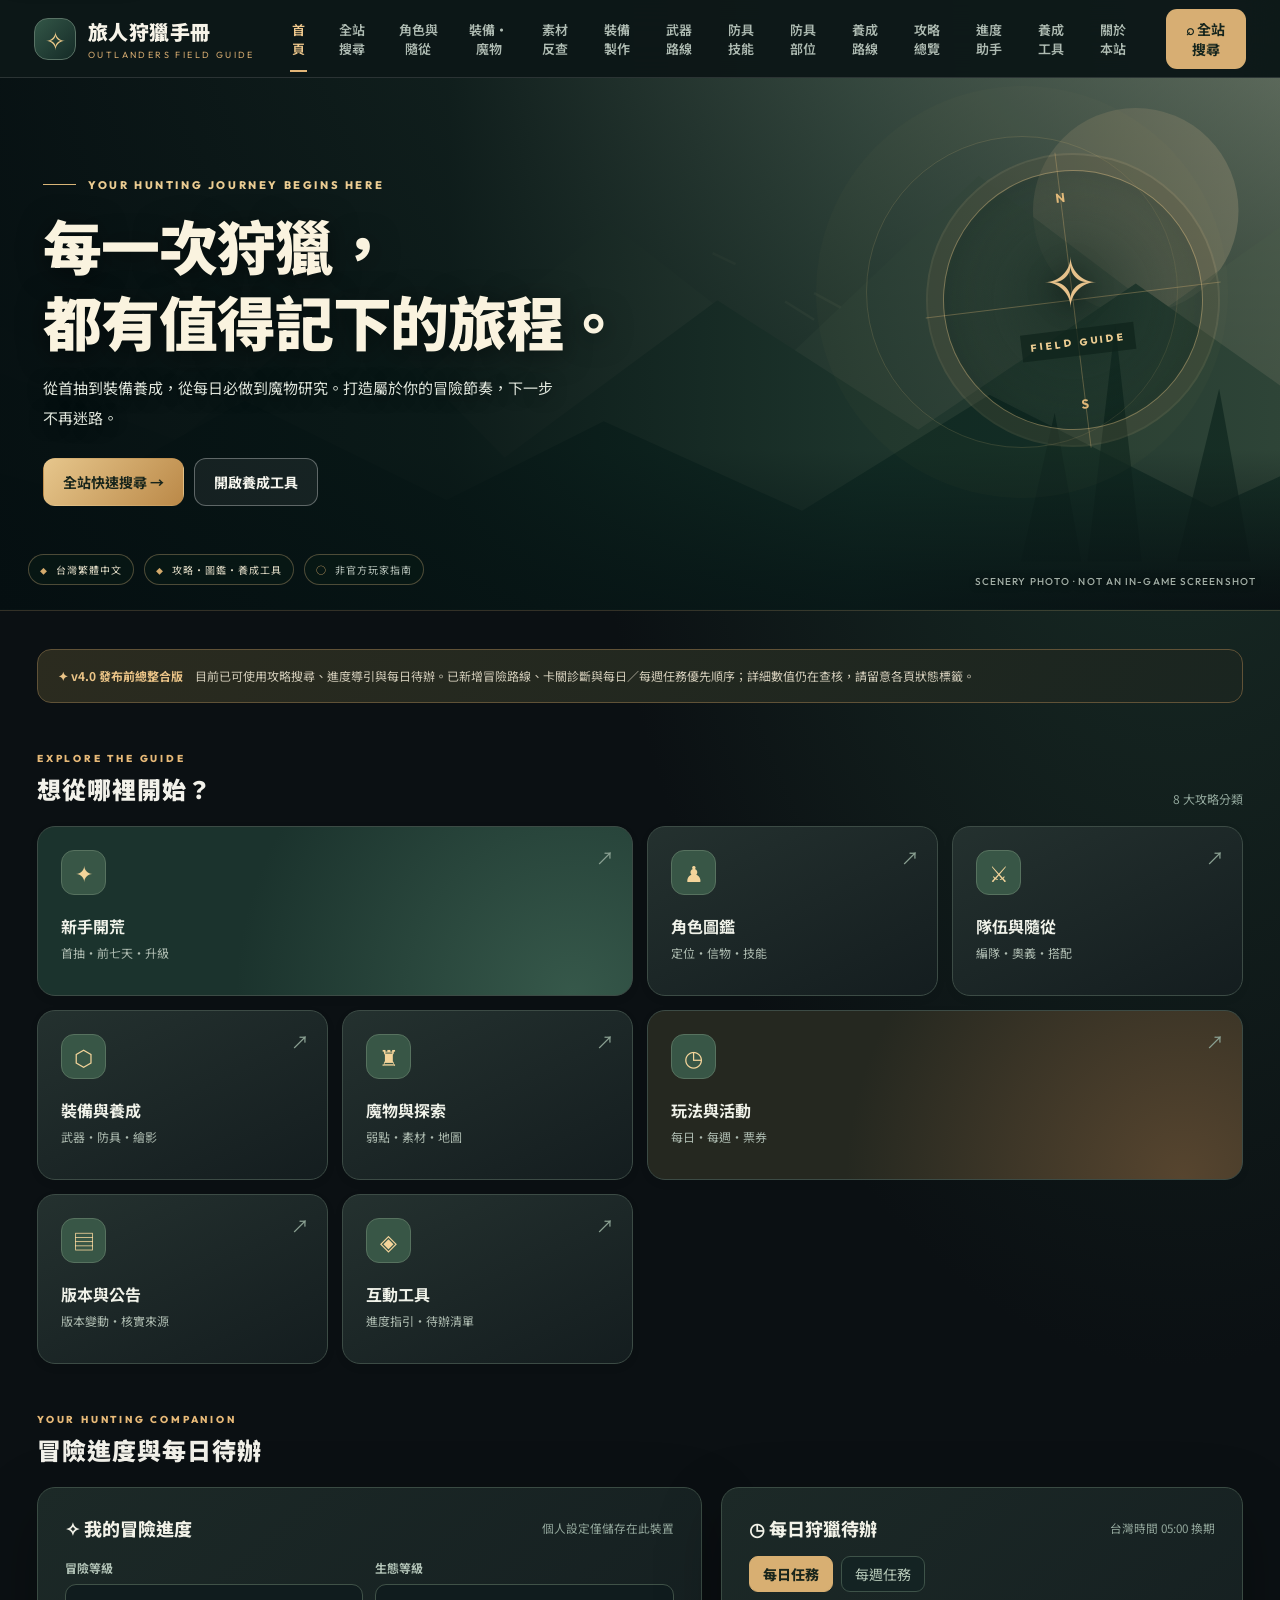
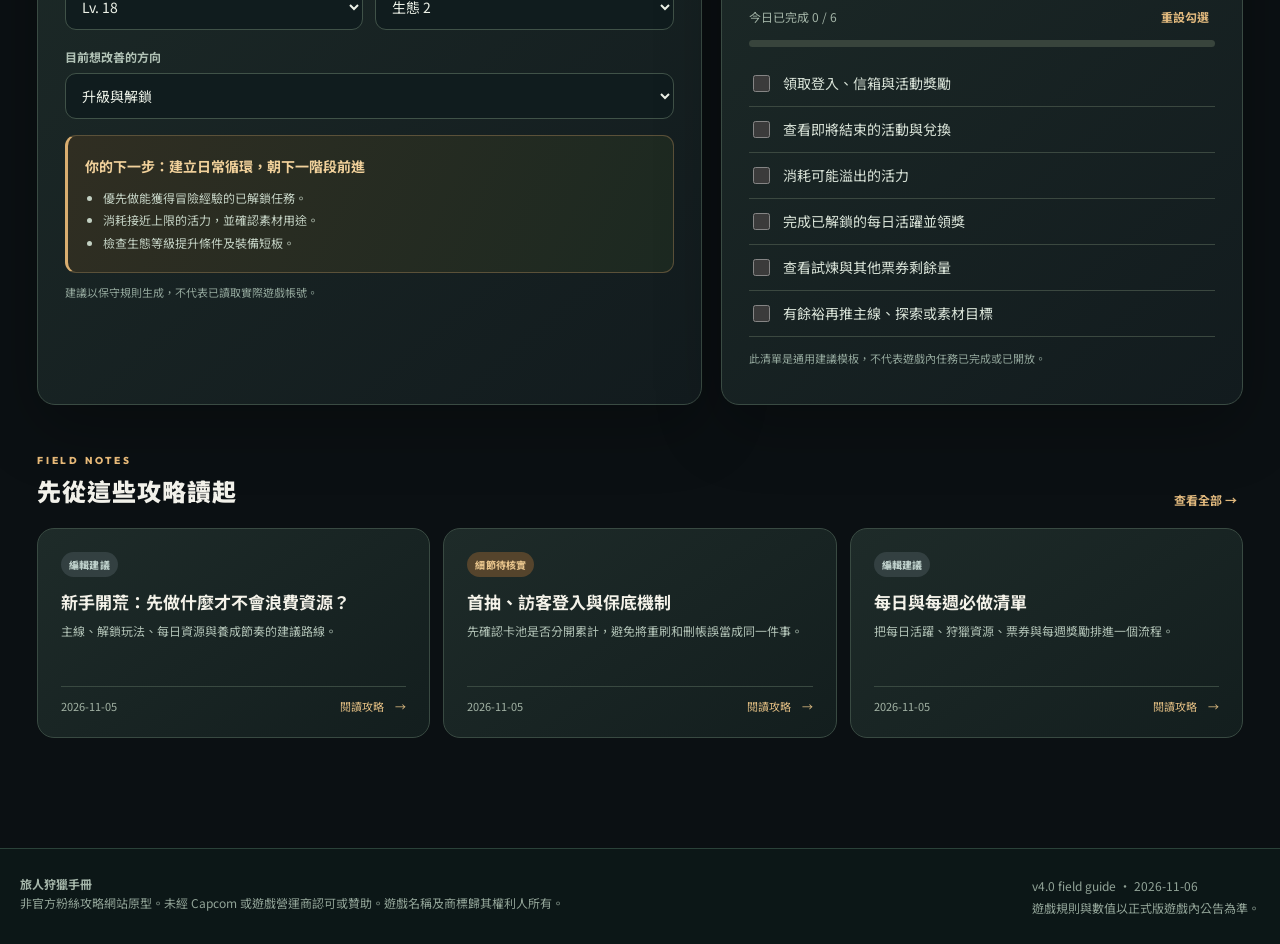
==== commit be6de7e1: "123" ====
--- a/index.html
+++ b/index.html
@@ -1 +1 @@
-<!doctype html><html lang="zh-Hant"><head><meta charset="UTF-8"/><meta name="color-scheme" content="dark"/><meta property="og:type" content="website"/><meta property="og:title" content="旅人狩獵手冊｜魔物獵人：旅人攻略"/><meta property="og:description" content="繁體中文狩獵攻略、角色與隨從圖鑑、裝備魔物資料與個人養成工具。"/><meta name="viewport" content="width=device-width,initial-scale=1,viewport-fit=cover"/><meta name="theme-color" content="#0b1013"/><meta name="description" content="旅人狩獵手冊：魔物獵人：旅人繁體中文角色圖鑑、魔物資料、保姆級養成路線、每日每週任務與進度助手。手機優先、繁體中文、含資料查核標籤的互動式攻略原型。"/><title>旅人狩獵手冊 | 魔物獵人：旅人攻略</title><link rel="icon" href="assets/favicon.svg" type="image/svg+xml"/><link rel="stylesheet" href="styles.css"/><link rel="stylesheet" href="redesign.css"/><link rel="stylesheet" href="growth.css"/><link rel="stylesheet" href="planner.css"/><link rel="stylesheet" href="quality.css"/><link rel="stylesheet" href="audit.css"/><link rel="stylesheet" href="material-lookup.css"/><link rel="stylesheet" href="crafting.css"/><link rel="stylesheet" href="weapon-roadmap.css"/><link rel="stylesheet" href="armor.css"/><link rel="stylesheet" href="armor-pieces.css"/><link rel="stylesheet" href="search-hub.css"/><link rel="stylesheet" href="wilderness-background.css"/><link rel="stylesheet" href="expedition-hero.css"/><link rel="stylesheet" href="monster-totems.css"/><link rel="stylesheet" href="totem-display-v3.6.css"/></head><body><a class="skip-link" href="#main-content">跳至主要內容</a><div id="app"></div><script src="catalog.js" defer></script><script src="field-data.js" defer></script><script src="material-lookup.js" defer></script><script src="material-lookup-ui.js" defer></script><script src="crafting-data.js" defer></script><script src="crafting-ui.js" defer></script><script src="weapon-roadmap.js" defer></script><script src="weapon-roadmap-ui.js" defer></script><script src="armor-skills.js" defer></script><script src="armor-ui.js" defer></script><script src="armor-pieces.js" defer></script><script src="build-rules.js" defer></script><script src="build-engine.js" defer></script><script src="build-recommend.js" defer></script><script src="armor-pieces-ui.js" defer></script><script src="search-hub.js" defer></script><script src="monster-totems.js" defer></script><script src="app.js" defer></script><script src="planner.js" defer></script></body></html>
+<!doctype html><html lang="zh-Hant"><head><meta charset="UTF-8"/><meta name="color-scheme" content="dark"/><meta name="application-name" content="旅人狩獵手冊"/><meta property="og:type" content="website"/><meta property="og:title" content="旅人狩獵手冊｜魔物獵人：旅人攻略"/><meta property="og:description" content="繁體中文狩獵攻略、角色與隨從圖鑑、裝備魔物資料與個人養成工具。"/><meta name="viewport" content="width=device-width,initial-scale=1,viewport-fit=cover"/><meta name="theme-color" content="#0b1013"/><meta name="description" content="旅人狩獵手冊：魔物獵人：旅人繁體中文角色圖鑑、魔物資料、保姆級養成路線、每日每週任務與進度助手。手機優先、繁體中文、含資料查核標籤的互動式攻略原型。"/><title>旅人狩獵手冊 | 魔物獵人：旅人攻略</title><link rel="icon" href="assets/favicon.svg" type="image/svg+xml"/><link rel="stylesheet" href="styles.css"/><link rel="stylesheet" href="redesign.css"/><link rel="stylesheet" href="growth.css"/><link rel="stylesheet" href="planner.css"/><link rel="stylesheet" href="quality.css"/><link rel="stylesheet" href="audit.css"/><link rel="stylesheet" href="material-lookup.css"/><link rel="stylesheet" href="crafting.css"/><link rel="stylesheet" href="weapon-roadmap.css"/><link rel="stylesheet" href="armor.css"/><link rel="stylesheet" href="armor-pieces.css"/><link rel="stylesheet" href="search-hub.css"/><link rel="stylesheet" href="wilderness-background.css"/><link rel="stylesheet" href="expedition-hero.css"/><link rel="stylesheet" href="monster-totems.css"/><link rel="stylesheet" href="totem-display-v3.6.css"/></head><body><a class="skip-link" href="#main-content">跳至主要內容</a><div id="app"></div><script src="catalog.js" defer></script><script src="field-data.js" defer></script><script src="material-lookup.js" defer></script><script src="material-lookup-ui.js" defer></script><script src="crafting-data.js" defer></script><script src="crafting-ui.js" defer></script><script src="weapon-roadmap.js" defer></script><script src="weapon-roadmap-ui.js" defer></script><script src="armor-skills.js" defer></script><script src="armor-ui.js" defer></script><script src="armor-pieces.js" defer></script><script src="build-rules.js" defer></script><script src="build-engine.js" defer></script><script src="build-recommend.js" defer></script><script src="armor-pieces-ui.js" defer></script><script src="search-hub.js" defer></script><script src="monster-totems.js" defer></script><script src="app.js" defer></script><script src="planner.js" defer></script></body></html>
